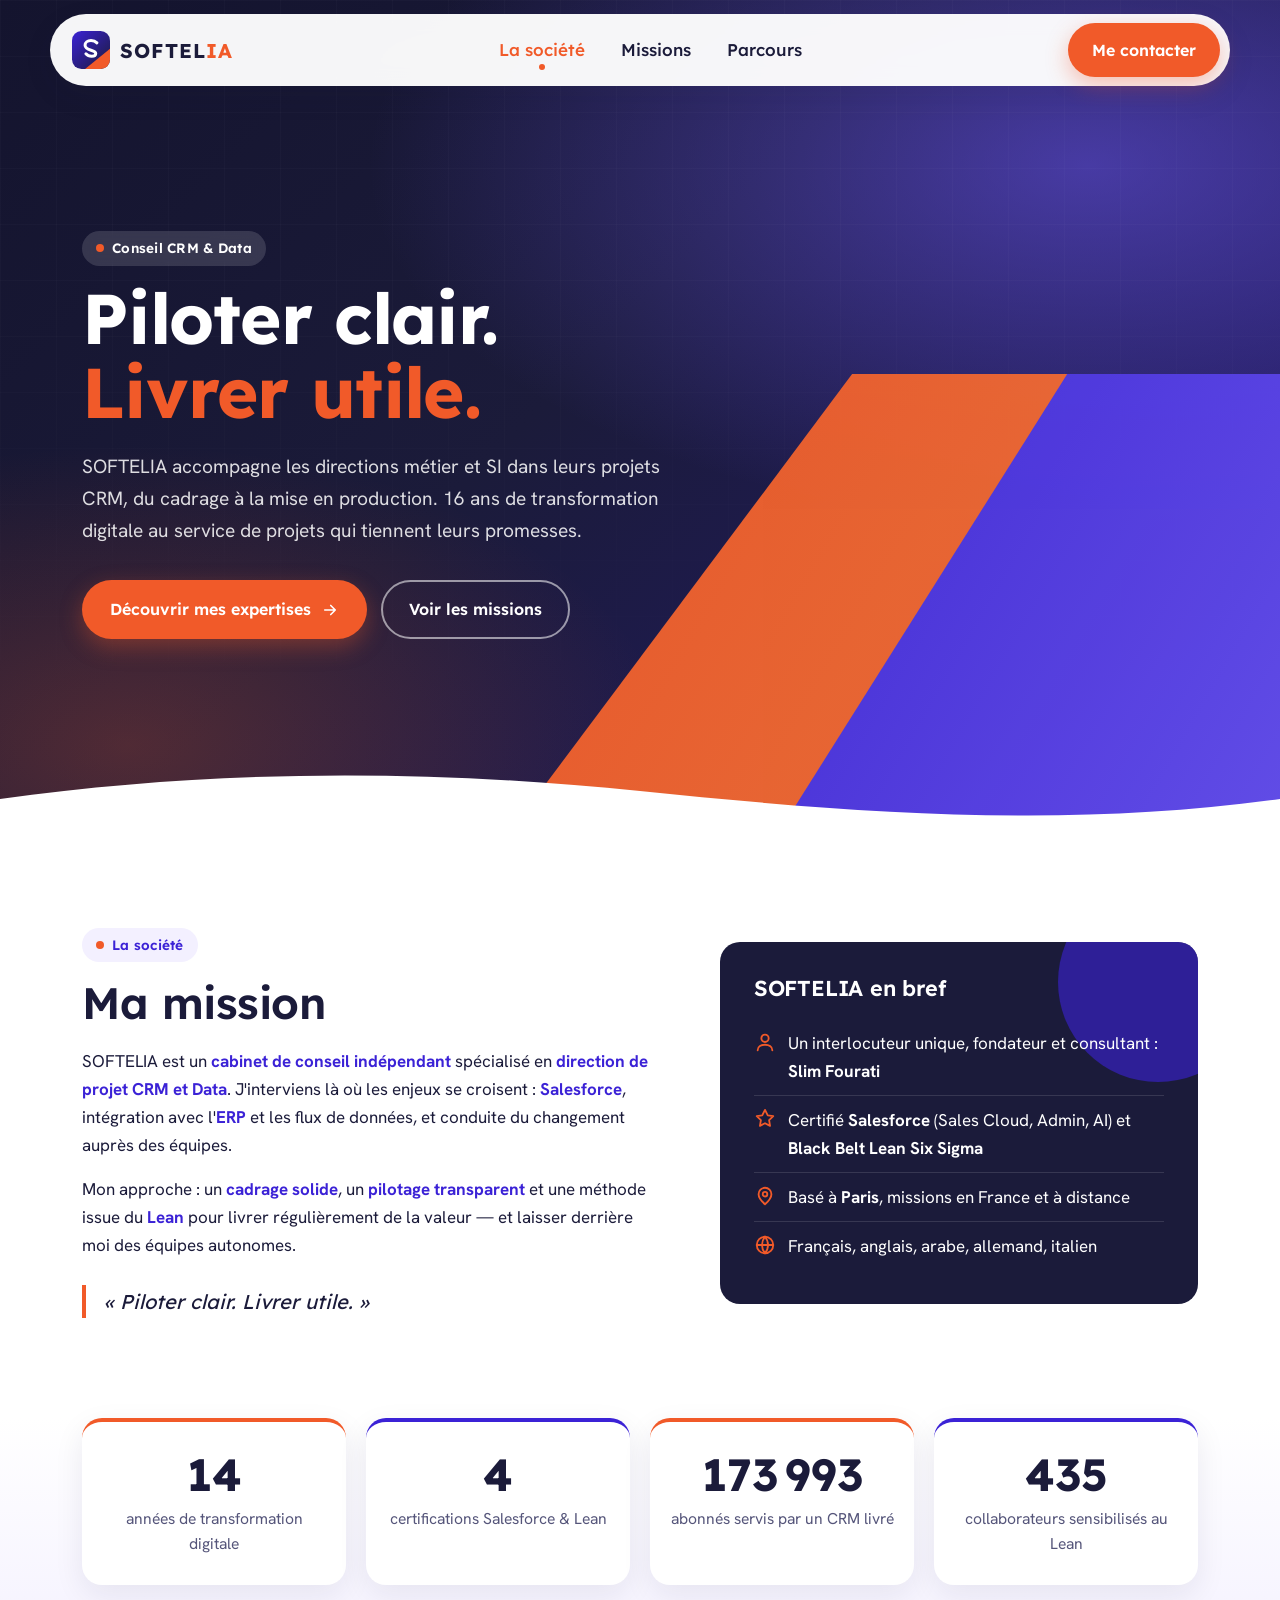
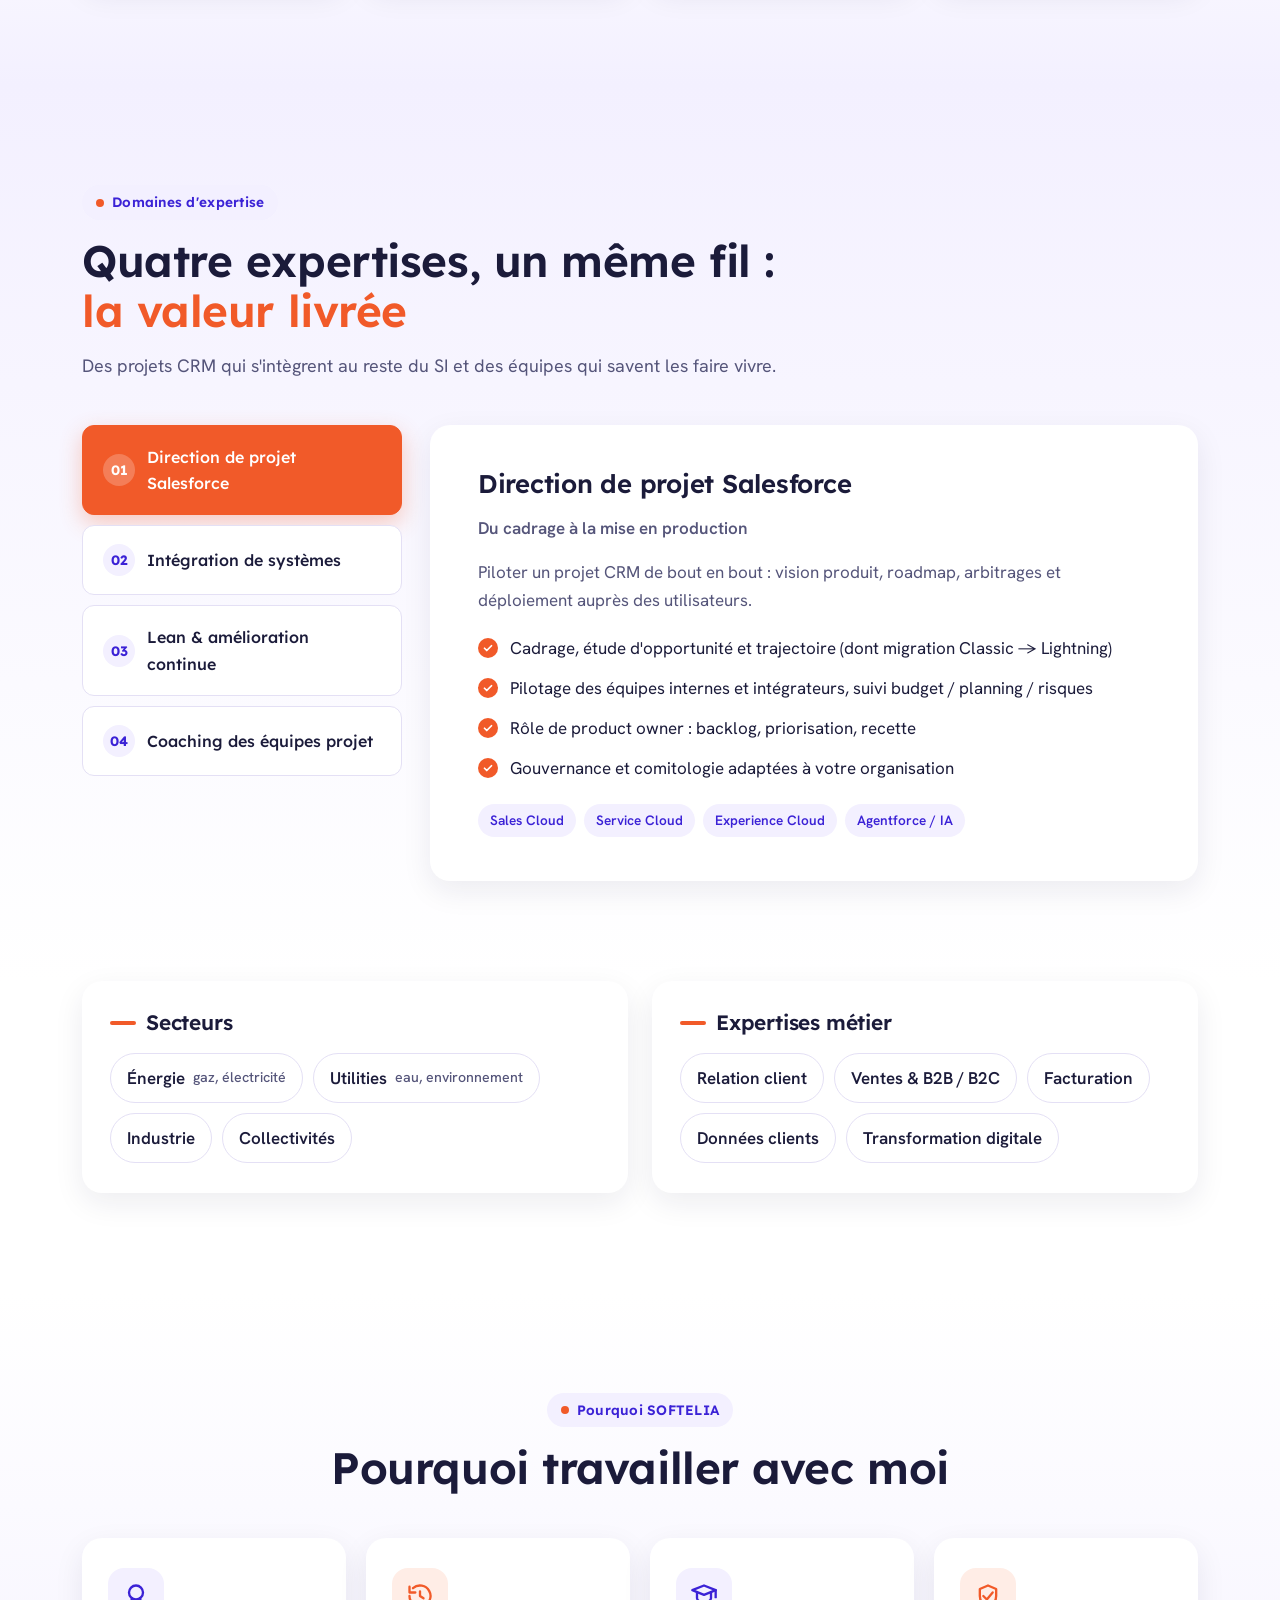
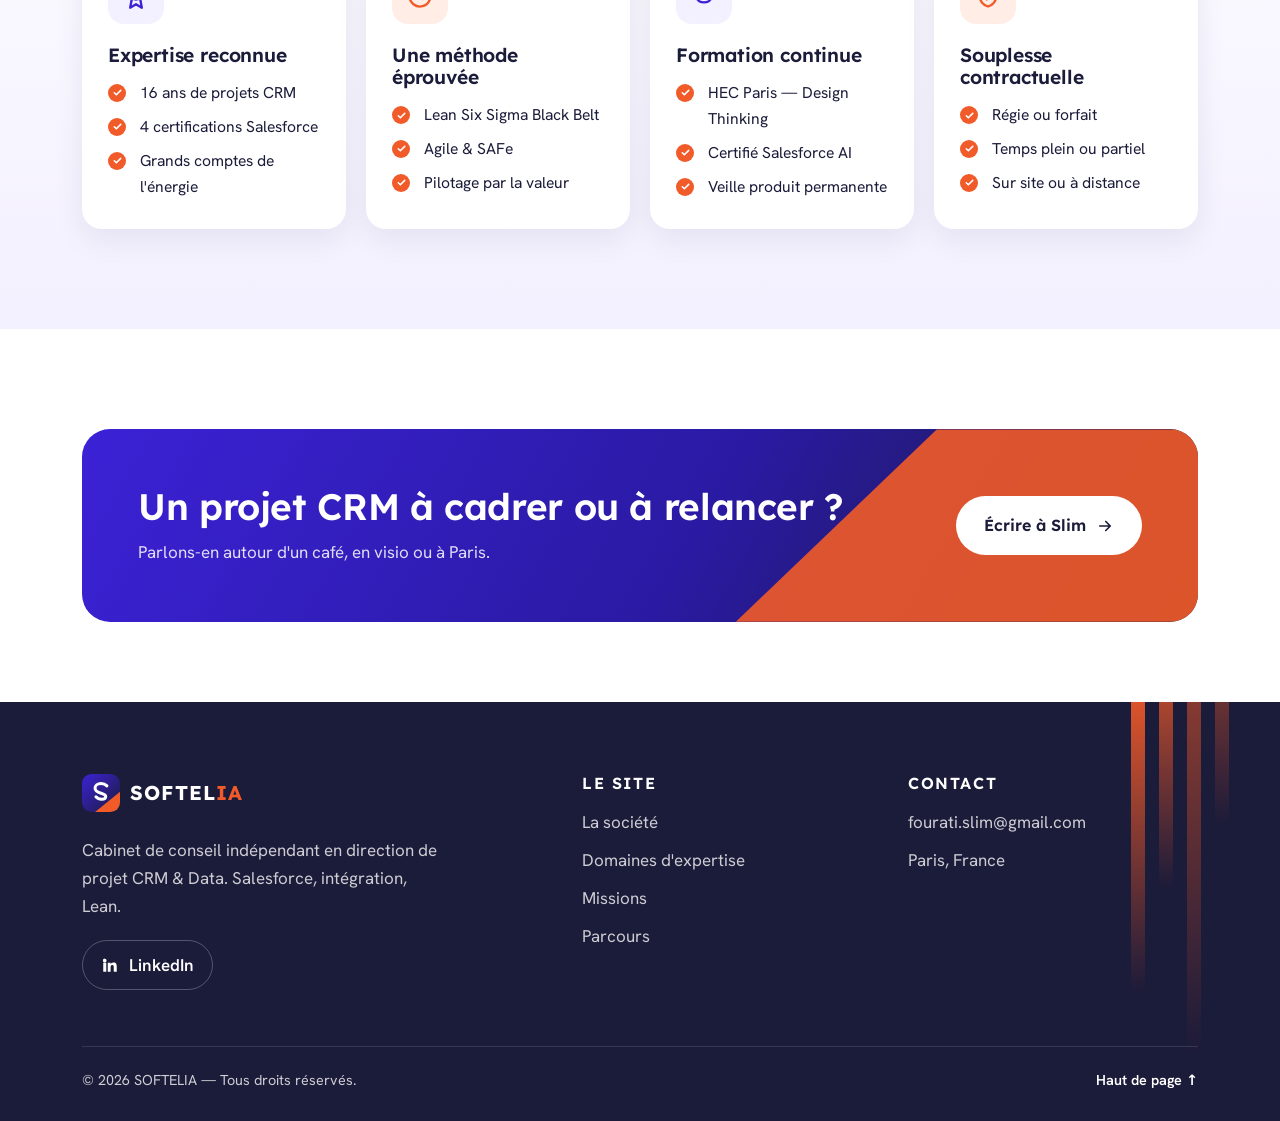
==== index.html @ c2b74ac9 "Add SOFTELIA showcase site (3 pages, HTML/CSS/JS) - index.html: company presentation, animated key f" ====
<!DOCTYPE html>
<html lang="fr">
<head>
  <meta charset="UTF-8">
  <meta name="viewport" content="width=device-width, initial-scale=1">
  <title>SOFTELIA — Direction de projet & conseil CRM / Data</title>
  <meta name="description" content="SOFTELIA, cabinet de conseil indépendant fondé par Slim Fourati : direction de projets Salesforce, intégration de systèmes, Lean Management et coaching d'équipes. Paris.">
  <meta name="theme-color" content="#1B1B3A">
  <meta property="og:title" content="SOFTELIA — Direction de projet & conseil CRM / Data">
  <meta property="og:description" content="Piloter vos projets CRM, de la stratégie à la mise en production.">
  <meta property="og:type" content="website">
  <link rel="icon" href="img/logo.svg" type="image/svg+xml">
  <link rel="preconnect" href="https://fonts.googleapis.com">
  <link rel="preconnect" href="https://fonts.gstatic.com" crossorigin>
  <link href="https://fonts.googleapis.com/css2?family=Hanken+Grotesk:wght@400;500;600;700&family=Lexend:wght@400;500;600;700&display=swap" rel="stylesheet">
  <link rel="stylesheet" href="css/style.css">
  <script src="js/main.js" defer></script>
</head>
<body>
  <a class="skip-link" href="#contenu">Aller au contenu</a>

  <!-- ===== Header ===== -->
  <header class="header">
    <div class="header__bar">
      <a class="logo" href="index.html" aria-label="SOFTELIA — accueil">
        <img src="img/logo.svg" alt="" width="38" height="38">
        <span class="logo__text">SOFTEL<span>IA</span></span>
      </a>
      <nav aria-label="Navigation principale">
        <ul class="nav__list">
          <li><a class="nav__link" href="index.html" aria-current="page">La société</a></li>
          <li><a class="nav__link" href="missions.html">Missions</a></li>
          <li><a class="nav__link" href="parcours.html">Parcours</a></li>
        </ul>
      </nav>
      <a class="btn btn--orange nav__cta" href="mailto:fourati.slim@gmail.com">Me contacter</a>
      <button class="burger" type="button" aria-expanded="false" aria-controls="menu" aria-label="Ouvrir le menu">
        <span class="burger__lines"></span>
      </button>
      <div class="menu" id="menu">
        <ul>
          <li><a class="nav__link" href="index.html" aria-current="page">La société</a></li>
          <li><a class="nav__link" href="missions.html">Missions</a></li>
          <li><a class="nav__link" href="parcours.html">Parcours</a></li>
        </ul>
        <a class="btn btn--orange" href="mailto:fourati.slim@gmail.com">Me contacter</a>
      </div>
    </div>
  </header>

  <main id="contenu">
    <!-- ===== Héro ===== -->
    <section class="hero" aria-labelledby="hero-title">
      <div class="hero__pattern" aria-hidden="true"></div>
      <div class="hero__diag" aria-hidden="true"></div>
      <div class="container">
        <div class="hero__inner">
          <span class="badge badge--clair">Conseil CRM &amp; Data</span>
          <h1 class="hero__title" id="hero-title">Piloter clair.<br><em>Livrer utile.</em></h1>
          <p class="hero__text">
            SOFTELIA accompagne les directions métier et SI dans leurs projets CRM, du cadrage à la mise en production.
            16 ans de transformation digitale au service de projets qui tiennent leurs promesses.
          </p>
          <div class="hero__actions">
            <a class="btn btn--orange" href="#expertises">
              Découvrir mes expertises
              <svg viewBox="0 0 24 24" fill="none" stroke="currentColor" stroke-width="2.2" stroke-linecap="round" stroke-linejoin="round" aria-hidden="true"><path d="M5 12h14M13 6l6 6-6 6"/></svg>
            </a>
            <a class="btn btn--ghost" href="missions.html">Voir les missions</a>
          </div>
        </div>
      </div>
      <div class="hero__wave" aria-hidden="true">
        <svg viewBox="0 0 1440 60" preserveAspectRatio="none"><path d="M0 60V30C240 0 480 0 720 22s480 38 720 8v30z" fill="currentColor"/></svg>
      </div>
    </section>

    <!-- ===== Notre mission ===== -->
    <section class="section" aria-labelledby="mission-title">
      <div class="container mission">
        <div class="mission__text reveal">
          <span class="badge">La société</span>
          <h2 class="section__title" id="mission-title">Ma mission</h2>
          <p style="margin-top:18px">
            SOFTELIA est un <strong>cabinet de conseil indépendant</strong> spécialisé en <strong>direction de projet CRM et Data</strong>.
            J'interviens là où les enjeux se croisent : <strong>Salesforce</strong>, intégration avec l'<strong>ERP</strong> et les flux de données,
            et conduite du changement auprès des équipes.
          </p>
          <p>
            Mon approche : un <strong>cadrage solide</strong>, un <strong>pilotage transparent</strong> et une méthode
            issue du <strong>Lean</strong> pour livrer régulièrement de la valeur — et laisser derrière moi des équipes autonomes.
          </p>
          <p class="mission__signature">« Piloter clair. Livrer utile. »</p>
        </div>

        <aside class="mission__card reveal" aria-label="SOFTELIA en bref">
          <h3>SOFTELIA en bref</h3>
          <ul>
            <li>
              <svg viewBox="0 0 24 24" fill="none" stroke="currentColor" stroke-width="2" stroke-linecap="round" stroke-linejoin="round" aria-hidden="true"><circle cx="12" cy="8" r="4"/><path d="M4 21c0-4 4-6 8-6s8 2 8 6"/></svg>
              <span>Un interlocuteur unique, fondateur et consultant : <strong>Slim Fourati</strong></span>
            </li>
            <li>
              <svg viewBox="0 0 24 24" fill="none" stroke="currentColor" stroke-width="2" stroke-linecap="round" stroke-linejoin="round" aria-hidden="true"><path d="M12 2l3 6 6 .9-4.5 4.3 1 6.3L12 16.6 6.5 19.5l1-6.3L3 8.9 9 8z"/></svg>
              <span>Certifié <strong>Salesforce</strong> (Sales Cloud, Admin, AI) et <strong>Black Belt Lean Six Sigma</strong></span>
            </li>
            <li>
              <svg viewBox="0 0 24 24" fill="none" stroke="currentColor" stroke-width="2" stroke-linecap="round" stroke-linejoin="round" aria-hidden="true"><path d="M12 21s-7-6.2-7-11a7 7 0 0114 0c0 4.8-7 11-7 11z"/><circle cx="12" cy="10" r="2.5"/></svg>
              <span>Basé à <strong>Paris</strong>, missions en France et à distance</span>
            </li>
            <li>
              <svg viewBox="0 0 24 24" fill="none" stroke="currentColor" stroke-width="2" stroke-linecap="round" stroke-linejoin="round" aria-hidden="true"><circle cx="12" cy="12" r="9"/><path d="M3 12h18M12 3a14 14 0 010 18M12 3a14 14 0 000 18"/></svg>
              <span>Français, anglais, arabe, allemand, italien</span>
            </li>
          </ul>
        </aside>
      </div>
    </section>

    <!-- ===== Chiffres clés ===== -->
    <section class="section section--lavande" aria-labelledby="chiffres-title" style="padding-top:0">
      <div class="container">
        <h2 class="visually-hidden" id="chiffres-title">Chiffres clés</h2>
        <ul class="stats">
          <li class="stat reveal">
            <div class="stat__value" data-target="16">16</div>
            <div class="stat__label">années de transformation digitale</div>
          </li>
          <li class="stat reveal">
            <div class="stat__value" data-target="5">5</div>
            <div class="stat__label">certifications Salesforce &amp; Lean</div>
          </li>
          <li class="stat reveal">
            <div class="stat__value" data-target="200000">200 000</div>
            <div class="stat__label">abonnés servis par un CRM livré</div>
          </li>
          <li class="stat reveal">
            <div class="stat__value" data-target="500">500</div>
            <div class="stat__label">collaborateurs sensibilisés au Lean</div>
          </li>
        </ul>
      </div>
    </section>

    <!-- ===== Domaines d'expertise (onglets) ===== -->
    <section class="section section--lavande-inv" id="expertises" aria-labelledby="expertises-title">
      <div class="container">
        <div class="section__head reveal">
          <span class="badge">Domaines d'expertise</span>
          <h2 class="section__title" id="expertises-title">Quatre expertises, un même fil : <span style="color:var(--orange)">la valeur livrée</span></h2>
          <p class="section__lead">Des projets CRM qui s'intègrent au reste du SI et des équipes qui savent les faire vivre.</p>
        </div>

        <div class="tabs reveal" data-tabs>
          <div class="tabs__list" role="tablist" aria-label="Domaines d'expertise" aria-orientation="vertical">
            <button class="tabs__tab" type="button" role="tab" id="tab-1" aria-controls="panel-1" aria-selected="true">
              <span class="tabs__num">01</span> Direction de projet Salesforce
            </button>
            <button class="tabs__tab" type="button" role="tab" id="tab-2" aria-controls="panel-2" aria-selected="false" tabindex="-1">
              <span class="tabs__num">02</span> Intégration de systèmes
            </button>
            <button class="tabs__tab" type="button" role="tab" id="tab-3" aria-controls="panel-3" aria-selected="false" tabindex="-1">
              <span class="tabs__num">03</span> Lean &amp; amélioration continue
            </button>
            <button class="tabs__tab" type="button" role="tab" id="tab-4" aria-controls="panel-4" aria-selected="false" tabindex="-1">
              <span class="tabs__num">04</span> Coaching des équipes projet
            </button>
          </div>

          <div class="tabs__panel" role="tabpanel" id="panel-1" aria-labelledby="tab-1" tabindex="0">
            <h3>Direction de projet Salesforce</h3>
            <p class="tabs__sub">Du cadrage à la mise en production</p>
            <p>Piloter un projet CRM de bout en bout : vision produit, roadmap, arbitrages et déploiement auprès des utilisateurs.</p>
            <ul class="checklist">
              <li>Cadrage, étude d'opportunité et trajectoire (dont migration Classic → Lightning)</li>
              <li>Pilotage des équipes internes et intégrateurs, suivi budget / planning / risques</li>
              <li>Rôle de product owner : backlog, priorisation, recette</li>
              <li>Gouvernance et comitologie adaptées à votre organisation</li>
            </ul>
            <div class="tabs__tags">
              <span class="tag">Sales Cloud</span><span class="tag">Service Cloud</span><span class="tag">Experience Cloud</span><span class="tag">Agentforce / IA</span>
            </div>
          </div>

          <div class="tabs__panel" role="tabpanel" id="panel-2" aria-labelledby="tab-2" tabindex="0" hidden>
            <h3>Intégration de systèmes</h3>
            <p class="tabs__sub">Un CRM connecté au reste du SI</p>
            <p>Faire dialoguer CRM, ERP et plateformes de données pour que l'information circule sans ressaisie.</p>
            <ul class="checklist">
              <li>Architecture fonctionnelle et cartographie des flux</li>
              <li>Intégration Salesforce ↔ SAP (FI/CO/SD)</li>
              <li>Pipelines de données : Azure Data Factory, Talend</li>
              <li>Stratégie de reprise de données et de recette de bout en bout</li>
            </ul>
            <div class="tabs__tags">
              <span class="tag">Salesforce</span><span class="tag">SAP</span><span class="tag">Azure Data Factory</span><span class="tag">Talend</span>
            </div>
          </div>

          <div class="tabs__panel" role="tabpanel" id="panel-3" aria-labelledby="tab-3" tabindex="0" hidden>
            <h3>Lean &amp; amélioration continue</h3>
            <p class="tabs__sub">Moins de gaspillage, plus de valeur</p>
            <p>Déployer une culture d'amélioration continue, avec des résultats mesurables sur le terrain.</p>
            <ul class="checklist">
              <li>Diagnostic des processus et identification des irritants</li>
              <li>Conduite de chantiers Lean Six Sigma (DMAIC)</li>
              <li>Formation des chefs de projet et sensibilisation des collaborateurs</li>
              <li>Mise en place de rituels et d'indicateurs de performance</li>
            </ul>
            <div class="tabs__tags">
              <span class="tag">Lean Six Sigma Black Belt</span><span class="tag">SAFe</span><span class="tag">Agile</span>
            </div>
          </div>

          <div class="tabs__panel" role="tabpanel" id="panel-4" aria-labelledby="tab-4" tabindex="0" hidden>
            <h3>Coaching des équipes projet</h3>
            <p class="tabs__sub">Des équipes autonomes et engagées</p>
            <p>Accompagner les équipes pour qu'elles gagnent en maturité et continuent d'avancer après la mission.</p>
            <ul class="checklist">
              <li>Coaching agile et Lean des équipes et des managers</li>
              <li>Animation d'ateliers de co-conception (Design Thinking)</li>
              <li>Structuration des rôles : PO, business analysts, key users</li>
              <li>Conduite du changement et adoption utilisateurs</li>
            </ul>
            <div class="tabs__tags">
              <span class="tag">Design Thinking</span><span class="tag">Coaching</span><span class="tag">Change management</span>
            </div>
          </div>
        </div>
      </div>
    </section>

    <!-- ===== Secteurs & expertises métier ===== -->
    <section class="section" aria-labelledby="secteurs-title" style="padding-top:0">
      <div class="container">
        <h2 class="visually-hidden" id="secteurs-title">Secteurs et expertises métier</h2>
        <div class="split">
          <div class="panel reveal">
            <h3>Secteurs</h3>
            <ul class="pill-list">
              <li>Énergie <small>gaz, électricité</small></li>
              <li>Utilities <small>eau, environnement</small></li>
              <li>Industrie</li>
              <li>Collectivités</li>
            </ul>
          </div>
          <div class="panel reveal">
            <h3>Expertises métier</h3>
            <ul class="pill-list">
              <li>Relation client</li>
              <li>Ventes &amp; B2B / B2C</li>
              <li>Facturation</li>
              <li>Données clients</li>
              <li>Transformation digitale</li>
            </ul>
          </div>
        </div>
      </div>
    </section>

    <!-- ===== Pourquoi travailler avec moi ===== -->
    <section class="section section--lavande" aria-labelledby="pourquoi-title">
      <div class="container">
        <div class="section__head section__head--center reveal">
          <span class="badge">Pourquoi SOFTELIA</span>
          <h2 class="section__title" id="pourquoi-title">Pourquoi travailler avec moi</h2>
        </div>
        <div class="cards">
          <article class="card reveal">
            <div class="card__icon">
              <svg viewBox="0 0 24 24" fill="none" stroke="currentColor" stroke-width="2" stroke-linecap="round" stroke-linejoin="round" aria-hidden="true"><circle cx="12" cy="9" r="6"/><path d="M8.5 14L7 22l5-3 5 3-1.5-8"/></svg>
            </div>
            <h3>Expertise reconnue</h3>
            <ul class="checklist">
              <li>16 ans de projets CRM</li>
              <li>4 certifications Salesforce</li>
              <li>Grands comptes de l'énergie</li>
            </ul>
          </article>
          <article class="card reveal">
            <div class="card__icon">
              <svg viewBox="0 0 24 24" fill="none" stroke="currentColor" stroke-width="2" stroke-linecap="round" stroke-linejoin="round" aria-hidden="true"><path d="M3 12a9 9 0 1 0 3-6.7"/><path d="M3 4v5h5"/><path d="M12 8v4l3 2"/></svg>
            </div>
            <h3>Une méthode éprouvée</h3>
            <ul class="checklist">
              <li>Lean Six Sigma Black Belt</li>
              <li>Agile &amp; SAFe</li>
              <li>Pilotage par la valeur</li>
            </ul>
          </article>
          <article class="card reveal">
            <div class="card__icon">
              <svg viewBox="0 0 24 24" fill="none" stroke="currentColor" stroke-width="2" stroke-linecap="round" stroke-linejoin="round" aria-hidden="true"><path d="M2 7l10-4 10 4-10 4z"/><path d="M6 9v5c0 2 3 3.5 6 3.5s6-1.5 6-3.5V9"/><path d="M22 7v6"/></svg>
            </div>
            <h3>Formation continue</h3>
            <ul class="checklist">
              <li>HEC Paris — Design Thinking</li>
              <li>Certifié Salesforce AI</li>
              <li>Veille produit permanente</li>
            </ul>
          </article>
          <article class="card reveal">
            <div class="card__icon">
              <svg viewBox="0 0 24 24" fill="none" stroke="currentColor" stroke-width="2" stroke-linecap="round" stroke-linejoin="round" aria-hidden="true"><path d="M8 12l3 3 5-6"/><path d="M12 3l7 3v6c0 4.5-3 7.7-7 9-4-1.3-7-4.5-7-9V6z"/></svg>
            </div>
            <h3>Souplesse contractuelle</h3>
            <ul class="checklist">
              <li>Régie ou forfait</li>
              <li>Temps plein ou partiel</li>
              <li>Sur site ou à distance</li>
            </ul>
          </article>
        </div>
      </div>
    </section>

    <!-- ===== CTA ===== -->
    <section class="section" aria-label="Contact" style="padding-bottom:40px">
      <div class="container">
        <div class="cta reveal">
          <div>
            <h2>Un projet CRM à cadrer ou à relancer ?</h2>
            <p>Parlons-en autour d'un café, en visio ou à Paris.</p>
          </div>
          <a class="btn btn--orange" href="mailto:fourati.slim@gmail.com?subject=Contact%20depuis%20le%20site%20SOFTELIA">
            Écrire à Slim
            <svg viewBox="0 0 24 24" fill="none" stroke="currentColor" stroke-width="2.2" stroke-linecap="round" stroke-linejoin="round" aria-hidden="true"><path d="M5 12h14M13 6l6 6-6 6"/></svg>
          </a>
        </div>
      </div>
    </section>
  </main>

  <!-- ===== Footer ===== -->
  <footer class="footer">
    <div class="footer__bars" aria-hidden="true"><span></span><span></span><span></span><span></span></div>
    <div class="container">
      <div class="footer__grid">
        <div class="footer__about">
          <a class="logo" href="index.html" aria-label="SOFTELIA — accueil">
            <img src="img/logo.svg" alt="" width="38" height="38">
            <span class="logo__text">SOFTEL<span>IA</span></span>
          </a>
          <p>Cabinet de conseil indépendant en direction de projet CRM &amp; Data. Salesforce, intégration, Lean.</p>
          <!-- TODO : remplacer par l'URL de ton profil LinkedIn -->
          <a class="footer__social" href="https://www.linkedin.com/" target="_blank" rel="noopener">
            <svg viewBox="0 0 24 24" fill="currentColor" aria-hidden="true"><path d="M4.98 3.5a2.5 2.5 0 11-.01 5 2.5 2.5 0 01.01-5zM3 9h4v12H3zM9 9h3.8v1.7h.05c.53-1 1.84-2.05 3.8-2.05C20.6 8.65 21 11.2 21 14.5V21h-4v-5.8c0-1.4 0-3.2-1.95-3.2S12.8 13.5 12.8 15.1V21H9z"/></svg>
            LinkedIn
          </a>
        </div>
        <div>
          <h2>Le site</h2>
          <ul class="footer__links">
            <li><a href="index.html">La société</a></li>
            <li><a href="index.html#expertises">Domaines d'expertise</a></li>
            <li><a href="missions.html">Missions</a></li>
            <li><a href="parcours.html">Parcours</a></li>
          </ul>
        </div>
        <div>
          <h2>Contact</h2>
          <ul class="footer__links">
            <li><a href="mailto:fourati.slim@gmail.com">fourati.slim@gmail.com</a></li>
            <li>Paris, France</li>
          </ul>
        </div>
      </div>
      <div class="footer__bottom">
        <p>© <span data-year>2026</span> SOFTELIA — Tous droits réservés.</p>
        <a class="to-top" href="#contenu">Haut de page ↑</a>
      </div>
    </div>
  </footer>
</body>
</html>
---- css/style.css ----
/* ==========================================================================
   SOFTELIA — feuille de style
   Mobile-first · breakpoints 768px / 1024px
   ========================================================================== */

/* ---------- 1. Variables ---------- */
:root {
  --orange: #F15A29;
  --orange-dark: #D8461A;
  --violet: #3B22D6;
  --violet-light: #6A55F0;
  --lavande: #F3F0FF;
  --lavande-2: #E7E1FF;
  --nuit: #1B1B3A;
  --nuit-2: #2A2A55;
  --texte: #1B1B3A;
  --texte-doux: #55557A;
  --blanc: #FFFFFF;
  --bord: #E4E0F5;

  --font-titre: "Lexend", system-ui, sans-serif;
  --font-texte: "Hanken Grotesk", system-ui, sans-serif;

  --radius: 20px;
  --radius-sm: 12px;
  --ombre: 0 10px 30px rgba(27, 27, 58, .08);
  --ombre-forte: 0 18px 50px rgba(27, 27, 58, .16);

  --container: 1180px;
  --gutter: 20px;
  --header-h: 72px;
}

/* ---------- 2. Reset ---------- */
*, *::before, *::after { box-sizing: border-box; }
* { margin: 0; }
html { scroll-behavior: smooth; scroll-padding-top: calc(var(--header-h) + 32px); }
body {
  font-family: var(--font-texte);
  font-size: 1.0625rem;
  line-height: 1.65;
  color: var(--texte);
  background: var(--blanc);
  -webkit-font-smoothing: antialiased;
  overflow-x: hidden;
}
img, svg { display: block; max-width: 100%; }
a { color: inherit; }
button { font: inherit; cursor: pointer; }
ul, ol { padding: 0; list-style: none; }
h1, h2, h3, h4 { font-family: var(--font-titre); line-height: 1.15; font-weight: 600; letter-spacing: -.01em; }
strong { font-weight: 700; }

@media (prefers-reduced-motion: reduce) {
  html { scroll-behavior: auto; }
  *, *::before, *::after { animation: none !important; transition: none !important; }
}

/* ---------- 3. Utilitaires ---------- */
.container { width: 100%; max-width: var(--container); margin-inline: auto; padding-inline: var(--gutter); }
.visually-hidden {
  position: absolute !important; width: 1px; height: 1px; overflow: hidden;
  clip: rect(0 0 0 0); white-space: nowrap;
}
.skip-link {
  position: absolute; left: 16px; top: -60px; z-index: 200;
  background: var(--violet); color: var(--blanc); padding: 10px 18px; border-radius: 999px;
  text-decoration: none; font-weight: 600; transition: top .2s;
}
.skip-link:focus { top: 16px; }
:focus-visible { outline: 3px solid var(--orange); outline-offset: 3px; border-radius: 6px; }

.section { padding-block: 72px; }
.section--lavande { background: linear-gradient(180deg, var(--blanc) 0%, var(--lavande) 100%); }
.section--lavande-inv { background: linear-gradient(180deg, var(--lavande) 0%, var(--blanc) 100%); }
.section__head { max-width: 720px; margin-bottom: 44px; }
.section__head--center { margin-inline: auto; text-align: center; }
.section__title { font-size: clamp(1.9rem, 4vw, 2.75rem); color: var(--nuit); }
.section__title--orange { color: var(--orange); }
.section__lead { margin-top: 14px; color: var(--texte-doux); font-size: 1.125rem; }

.badge {
  display: inline-flex; align-items: center; gap: 8px;
  padding: 6px 14px; border-radius: 999px;
  background: var(--lavande); color: var(--violet);
  font-family: var(--font-titre); font-size: .85rem; font-weight: 600; letter-spacing: .02em;
  margin-bottom: 16px;
}
.badge::before { content: ""; width: 8px; height: 8px; border-radius: 50%; background: var(--orange); }
.badge--clair { background: rgba(255, 255, 255, .14); color: var(--blanc); backdrop-filter: blur(6px); }

.btn {
  display: inline-flex; align-items: center; gap: 10px;
  padding: 14px 26px; border-radius: 999px; border: 2px solid transparent;
  font-family: var(--font-titre); font-weight: 600; font-size: 1rem;
  text-decoration: none; transition: transform .2s, background-color .2s, box-shadow .2s, color .2s;
}
.btn svg { width: 18px; height: 18px; transition: transform .2s; }
.btn:hover svg { transform: translateX(4px); }
.btn--orange { background: var(--orange); color: var(--blanc); box-shadow: 0 8px 22px rgba(241, 90, 41, .35); }
.btn--orange:hover { background: var(--orange-dark); transform: translateY(-2px); }
.btn--ghost { border-color: rgba(255, 255, 255, .55); color: var(--blanc); }
.btn--ghost:hover { background: rgba(255, 255, 255, .12); }
.btn--outline { border-color: var(--violet); color: var(--violet); }
.btn--outline:hover { background: var(--violet); color: var(--blanc); }

/* Apparition au scroll (activée seulement si JS présent) */
.js .reveal { opacity: 0; transform: translateY(24px); transition: opacity .7s ease, transform .7s ease; }
.js .reveal.is-visible { opacity: 1; transform: none; }

/* ---------- 4. Header flottant ---------- */
.header {
  position: fixed; top: 14px; left: 0; right: 0; z-index: 100;
  padding-inline: 12px;
}
.header__bar {
  position: relative;
  max-width: var(--container); margin-inline: auto; height: var(--header-h);
  display: flex; align-items: center; justify-content: space-between; gap: 16px;
  padding: 0 12px 0 22px;
  background: rgba(255, 255, 255, .96); backdrop-filter: blur(10px);
  border-radius: 999px; box-shadow: var(--ombre);
  transition: box-shadow .3s;
}
.header.is-scrolled .header__bar { box-shadow: var(--ombre-forte); }

.logo { display: inline-flex; align-items: center; gap: 10px; text-decoration: none; color: var(--nuit); }
.logo img { width: 38px; height: 38px; }
.logo__text { font-family: var(--font-titre); font-weight: 700; font-size: 1.25rem; letter-spacing: .06em; }
.logo__text span { color: var(--orange); }

.nav__list { display: none; }
.nav__link {
  position: relative; display: block; padding: 10px 16px; border-radius: 999px;
  font-family: var(--font-titre); font-weight: 500; text-decoration: none; color: var(--nuit);
  transition: background-color .2s, color .2s;
}
.nav__link:hover { background: var(--lavande); color: var(--violet); }
.nav__link[aria-current="page"] { color: var(--orange); }
.nav__link[aria-current="page"]::after {
  content: ""; position: absolute; left: 50%; bottom: 4px; width: 6px; height: 6px;
  margin-left: -3px; border-radius: 50%; background: var(--orange);
}
.nav__cta { display: none; }

.burger {
  width: 48px; height: 48px; border-radius: 50%; border: 0;
  background: var(--nuit); color: var(--blanc);
  display: grid; place-items: center;
}
.burger__lines, .burger__lines::before, .burger__lines::after {
  content: ""; display: block; width: 20px; height: 2px; border-radius: 2px; background: currentColor;
  transition: transform .25s, opacity .25s;
}
.burger__lines { position: relative; }
.burger__lines::before { position: absolute; top: -6px; }
.burger__lines::after { position: absolute; top: 6px; }
.burger[aria-expanded="true"] .burger__lines { background: transparent; }
.burger[aria-expanded="true"] .burger__lines::before { transform: translateY(6px) rotate(45deg); }
.burger[aria-expanded="true"] .burger__lines::after { transform: translateY(-6px) rotate(-45deg); }

.menu {
  position: absolute; top: calc(100% + 10px); right: 0; left: 0;
  background: var(--blanc); border-radius: var(--radius); box-shadow: var(--ombre-forte);
  padding: 12px; opacity: 0; visibility: hidden; transform: translateY(-8px);
  transition: opacity .25s, transform .25s, visibility .25s;
}
.menu.open { opacity: 1; visibility: visible; transform: none; }
.menu .nav__link { padding: 14px 18px; font-size: 1.1rem; }
.menu .nav__link[aria-current="page"]::after { left: auto; right: 18px; top: 50%; bottom: auto; margin: -3px 0 0; }
.menu .btn { margin: 8px 6px 4px; justify-content: center; width: calc(100% - 12px); }

/* ---------- 5. Héro ---------- */
.hero {
  position: relative; isolation: isolate; overflow: hidden;
  min-height: 92vh; display: flex; align-items: center;
  padding: calc(var(--header-h) + 80px) 0 110px;
  color: var(--blanc);
  background:
    radial-gradient(1200px 600px at 85% 20%, rgba(106, 85, 240, .55), transparent 60%),
    radial-gradient(900px 500px at 10% 90%, rgba(241, 90, 41, .25), transparent 60%),
    linear-gradient(135deg, #14142E 0%, var(--nuit) 45%, #231A6B 100%);
}
.hero--page { min-height: 62vh; padding-bottom: 96px; }
/* Grille décorative façon « photo » abstraite */
.hero__pattern {
  position: absolute; inset: 0; z-index: -2; opacity: .35;
  background-image:
    linear-gradient(rgba(255, 255, 255, .06) 1px, transparent 1px),
    linear-gradient(90deg, rgba(255, 255, 255, .06) 1px, transparent 1px);
  background-size: 56px 56px;
  mask-image: linear-gradient(180deg, #000 30%, transparent 95%);
}
/* Bloc coloré en diagonale */
.hero__diag {
  position: absolute; z-index: -1; right: -10%; bottom: -1px; width: 90%; height: 26%;
  background: linear-gradient(120deg, var(--orange) 0%, #F37B3C 100%);
  clip-path: polygon(38% 0, 100% 0, 100% 100%, 0 100%);
  opacity: .95;
}
.hero__diag::after {
  content: ""; position: absolute; inset: 0;
  background: linear-gradient(120deg, var(--violet) 0%, var(--violet-light) 100%);
  clip-path: polygon(62% 0, 100% 0, 100% 100%, 30% 100%);
}
.hero__inner { position: relative; max-width: 780px; }
.hero__title { font-size: clamp(2.4rem, 7vw, 4.4rem); font-weight: 700; line-height: 1.05; }
.hero__title em { font-style: normal; color: var(--orange); }
.hero__text { margin-top: 22px; font-size: 1.2rem; max-width: 620px; color: rgba(255, 255, 255, .85); }
.hero__actions { margin-top: 34px; display: flex; flex-wrap: wrap; gap: 14px; }
.hero__wave { position: absolute; left: 0; right: 0; bottom: -1px; height: 60px; color: var(--blanc); z-index: 1; }
.hero__wave svg { width: 100%; height: 100%; }

/* ---------- 6. Bloc mission ---------- */
.mission { display: grid; gap: 40px; align-items: center; }
.mission__text p + p { margin-top: 16px; }
.mission__text strong { color: var(--violet); }
.mission__signature {
  margin-top: 26px !important; padding-left: 18px; border-left: 4px solid var(--orange);
  font-family: var(--font-titre); font-style: italic; font-size: 1.25rem; color: var(--nuit);
}
.mission__card {
  position: relative; padding: 34px; border-radius: var(--radius);
  background: var(--nuit); color: var(--blanc); overflow: hidden;
}
.mission__card::before {
  content: ""; position: absolute; right: -60px; top: -60px; width: 200px; height: 200px;
  border-radius: 50%; background: var(--violet); opacity: .6;
}
.mission__card > * { position: relative; }
.mission__card h3 { font-size: 1.35rem; margin-bottom: 18px; }
.mission__card li { display: flex; gap: 12px; padding: 10px 0; border-top: 1px solid rgba(255, 255, 255, .12); }
.mission__card li:first-child { border-top: 0; }
.mission__card li svg { flex: none; width: 22px; height: 22px; color: var(--orange); margin-top: 2px; }

/* ---------- 7. Chiffres clés ---------- */
.stats { display: grid; grid-template-columns: repeat(2, 1fr); gap: 16px; }
.stat {
  padding: 28px 20px; border-radius: var(--radius); background: var(--blanc);
  box-shadow: var(--ombre); text-align: center; border-top: 4px solid var(--orange);
}
.stat:nth-child(even) { border-top-color: var(--violet); }
.stat__value {
  font-family: var(--font-titre); font-weight: 700; font-size: clamp(2rem, 5vw, 2.8rem);
  color: var(--nuit); line-height: 1.1; font-variant-numeric: tabular-nums;
}
.stat__label { margin-top: 6px; color: var(--texte-doux); font-size: .98rem; }

/* ---------- 8. Onglets expertises ---------- */
.tabs { display: grid; gap: 20px; }
.tabs__list { display: flex; gap: 10px; overflow-x: auto; padding-bottom: 6px; scrollbar-width: thin; }
.tabs__tab {
  flex: none; display: flex; align-items: center; gap: 12px; text-align: left;
  padding: 14px 18px; border-radius: var(--radius-sm); border: 1px solid var(--bord);
  background: var(--blanc); color: var(--nuit);
  font-family: var(--font-titre); font-weight: 500; font-size: 1rem;
  transition: background-color .2s, color .2s, border-color .2s, box-shadow .2s;
}
.tabs__tab .tabs__num {
  display: grid; place-items: center; flex: none; width: 32px; height: 32px; border-radius: 50%;
  background: var(--lavande); color: var(--violet); font-size: .85rem; font-weight: 700;
}
.tabs__tab:hover { border-color: var(--violet-light); }
.tabs__tab[aria-selected="true"] {
  background: var(--orange); border-color: var(--orange); color: var(--blanc);
  box-shadow: 0 8px 22px rgba(241, 90, 41, .3);
}
.tabs__tab[aria-selected="true"] .tabs__num { background: rgba(255, 255, 255, .22); color: var(--blanc); }

.tabs__panel {
  padding: 32px 28px; border-radius: var(--radius); background: var(--blanc); box-shadow: var(--ombre);
  animation: fadeIn .4s ease;
}
.tabs__panel[hidden] { display: none; }
.tabs__panel h3 { font-size: 1.6rem; color: var(--nuit); }
.tabs__sub { margin-top: 6px; color: var(--violet); font-weight: 600; }
.tabs__panel > p { margin-top: 16px; color: var(--texte-doux); }
.tabs__tags { display: flex; flex-wrap: wrap; gap: 8px; margin-top: 22px; }
.tag {
  display: inline-block; padding: 5px 12px; border-radius: 999px;
  background: var(--lavande); color: var(--violet); font-size: .85rem; font-weight: 600;
}

.checklist { margin-top: 20px; display: grid; gap: 12px; }
.checklist li { position: relative; padding-left: 32px; }
.checklist li::before {
  content: ""; position: absolute; left: 0; top: 4px; width: 20px; height: 20px; border-radius: 50%;
  background: var(--orange) url("data:image/svg+xml,%3Csvg xmlns='http://www.w3.org/2000/svg' viewBox='0 0 24 24' fill='none' stroke='white' stroke-width='3.5' stroke-linecap='round' stroke-linejoin='round'%3E%3Cpath d='M5 12.5l4.5 4.5L19 7.5'/%3E%3C/svg%3E") center / 12px no-repeat;
}

@keyframes fadeIn { from { opacity: 0; transform: translateY(8px); } to { opacity: 1; transform: none; } }

/* ---------- 9. Secteurs / expertises ---------- */
.split { display: grid; gap: 24px; }
.panel {
  padding: 30px 28px; border-radius: var(--radius); background: var(--blanc); box-shadow: var(--ombre);
}
.panel h3 { font-size: 1.3rem; margin-bottom: 18px; display: flex; align-items: center; gap: 10px; }
.panel h3::before { content: ""; width: 26px; height: 4px; border-radius: 2px; background: var(--orange); }
.pill-list { display: flex; flex-wrap: wrap; gap: 10px; }
.pill-list li {
  display: inline-flex; align-items: center; gap: 8px;
  padding: 10px 16px; border-radius: 999px; border: 1px solid var(--bord);
  font-weight: 600; background: var(--blanc);
}
.pill-list li small { color: var(--texte-doux); font-weight: 500; }

/* ---------- 10. Cartes « Pourquoi » ---------- */
.cards { display: grid; gap: 20px; }
.card {
  position: relative; padding: 30px 26px; border-radius: var(--radius); background: var(--blanc);
  box-shadow: var(--ombre); transition: transform .25s, box-shadow .25s;
}
.card:hover { transform: translateY(-6px); box-shadow: var(--ombre-forte); }
.card__icon {
  display: grid; place-items: center; width: 56px; height: 56px; border-radius: 16px;
  background: var(--lavande); color: var(--violet); margin-bottom: 20px;
}
.card:nth-child(even) .card__icon { background: #FFEDE6; color: var(--orange); }
.card__icon svg { width: 28px; height: 28px; }
.card h3 { font-size: 1.2rem; }
.card .checklist { margin-top: 14px; gap: 8px; font-size: .98rem; }
.card .checklist li::before { width: 18px; height: 18px; background-size: 11px; }

/* ---------- 11. Bandeau CTA ---------- */
.cta {
  position: relative; overflow: hidden; isolation: isolate;
  padding: 48px 28px; border-radius: 28px; color: var(--blanc);
  background: linear-gradient(120deg, var(--violet) 0%, #2A1AA3 55%, var(--nuit) 100%);
  display: grid; gap: 24px; align-items: center;
}
.cta::after {
  content: ""; position: absolute; z-index: -1; right: -40px; top: 0; bottom: 0; width: 45%;
  background: var(--orange); clip-path: polygon(40% 0, 100% 0, 100% 100%, 0 100%); opacity: .9;
}
.cta h2 { font-size: clamp(1.6rem, 3.5vw, 2.3rem); }
.cta p { margin-top: 10px; color: rgba(255, 255, 255, .85); max-width: 560px; }
.cta .btn--orange { background: var(--blanc); color: var(--nuit); box-shadow: none; }
.cta .btn--orange:hover { background: var(--lavande); }

/* ---------- 12. Carrousel missions ---------- */
.carousel { position: relative; }
.carousel__viewport { position: relative; touch-action: pan-y; }
.slide {
  background: var(--blanc); border-radius: 28px; box-shadow: var(--ombre-forte);
  padding: 32px 24px; animation: fadeIn .45s ease;
}
.slide[hidden] { display: none; }
.slide__head { display: flex; flex-wrap: wrap; align-items: center; gap: 18px; margin-bottom: 26px; }
.client-logo {
  flex: none; display: grid; place-items: center; min-width: 120px; height: 64px; padding: 0 20px;
  border-radius: 16px; background: var(--lavande);
  font-family: var(--font-titre); font-weight: 700; font-size: 1.2rem; letter-spacing: .04em; color: var(--nuit);
}
.client-logo--orange { background: #FFEDE6; color: var(--orange-dark); }
.client-logo--nuit { background: var(--nuit); color: var(--blanc); }
.slide__meta { flex: 1 1 260px; }
.slide__period { font-size: .9rem; color: var(--texte-doux); font-weight: 600; text-transform: uppercase; letter-spacing: .06em; }
.slide__title { font-size: clamp(1.35rem, 3vw, 1.9rem); color: var(--nuit); margin-top: 4px; }
.slide__tech { margin-top: 10px; color: var(--violet); font-weight: 600; }
.slide__cols { display: grid; gap: 28px; }
.slide__col h4 {
  font-size: 1.05rem; text-transform: uppercase; letter-spacing: .08em; color: var(--orange); margin-bottom: 4px;
}
.slide__col--right { padding-top: 24px; border-top: 3px solid var(--orange); }

.kpis { display: grid; grid-template-columns: repeat(auto-fit, minmax(120px, 1fr)); gap: 12px; margin-top: 16px; }
.kpi { padding: 14px; border-radius: var(--radius-sm); background: var(--lavande); }
.kpi strong { display: block; font-family: var(--font-titre); font-size: 1.5rem; color: var(--violet); line-height: 1.1; }
.kpi span { font-size: .88rem; color: var(--texte-doux); }

.carousel__controls { display: flex; align-items: center; justify-content: center; gap: 18px; margin-top: 28px; }
.carousel__arrow {
  width: 52px; height: 52px; border-radius: 50%; border: 2px solid var(--nuit);
  background: var(--blanc); color: var(--nuit); display: grid; place-items: center;
  transition: background-color .2s, color .2s, transform .2s;
}
.carousel__arrow:hover { background: var(--nuit); color: var(--blanc); }
.carousel__arrow svg { width: 22px; height: 22px; }
.carousel__dots { display: flex; gap: 10px; }
.carousel__dot {
  width: 12px; height: 12px; padding: 0; border-radius: 999px; border: 0; background: var(--lavande-2);
  transition: width .3s, background-color .3s;
}
.carousel__dot[aria-current="true"] { width: 34px; background: var(--orange); }
.carousel__counter { font-family: var(--font-titre); font-weight: 600; color: var(--texte-doux); min-width: 56px; text-align: center; }

/* Vue d'ensemble des missions */
.overview { display: grid; gap: 14px; }
.overview__item {
  display: flex; align-items: center; gap: 16px; width: 100%; text-align: left;
  padding: 18px 20px; border-radius: var(--radius-sm); border: 1px solid var(--bord); background: var(--blanc);
  color: var(--nuit); transition: border-color .2s, box-shadow .2s, transform .2s;
}
.overview__item:hover { border-color: var(--orange); box-shadow: var(--ombre); transform: translateY(-2px); }
.overview__year { flex: none; font-family: var(--font-titre); font-weight: 700; color: var(--orange); min-width: 76px; }
.overview__item strong { display: block; font-family: var(--font-titre); font-weight: 600; }
.overview__item span { color: var(--texte-doux); font-size: .95rem; }

/* ---------- 13. Parcours ---------- */
.values { display: flex; flex-wrap: wrap; gap: 12px; justify-content: center; }
.value {
  padding: 14px 24px; border-radius: 999px; background: var(--blanc); box-shadow: var(--ombre);
  font-family: var(--font-titre); font-weight: 600; font-size: 1.05rem; color: var(--nuit);
  border: 2px solid transparent; transition: border-color .2s, color .2s;
}
.value:hover { border-color: var(--orange); color: var(--orange); }

.profile { display: grid; gap: 32px; align-items: center; }
.profile__avatar {
  position: relative; width: 180px; height: 180px; border-radius: 50%; margin-inline: auto;
  display: grid; place-items: center;
  background: linear-gradient(135deg, var(--violet), var(--nuit));
  color: var(--blanc); font-family: var(--font-titre); font-size: 3.6rem; font-weight: 700;
  box-shadow: var(--ombre-forte);
}
.profile__avatar::after {
  content: ""; position: absolute; inset: -10px; border-radius: 50%;
  border: 3px dashed var(--orange); opacity: .6;
}
.profile__facts { display: grid; gap: 10px; margin-top: 20px; }
.profile__facts li { display: flex; gap: 10px; align-items: center; color: var(--texte-doux); }
.profile__facts svg { width: 20px; height: 20px; color: var(--orange); flex: none; }

.timeline { position: relative; display: grid; gap: 22px; padding-left: 30px; }
.timeline::before {
  content: ""; position: absolute; left: 9px; top: 8px; bottom: 8px; width: 3px; border-radius: 2px;
  background: linear-gradient(180deg, var(--orange), var(--violet));
}
.timeline__item { position: relative; }
.timeline__item::before {
  content: ""; position: absolute; left: -30px; top: 22px; width: 21px; height: 21px; border-radius: 50%;
  background: var(--blanc); border: 4px solid var(--orange);
}
.timeline__item:nth-child(even)::before { border-color: var(--violet); }
.timeline__card { padding: 22px 24px; border-radius: var(--radius); background: var(--blanc); box-shadow: var(--ombre); }
.timeline__date {
  display: inline-block; padding: 3px 12px; border-radius: 999px; background: var(--lavande);
  color: var(--violet); font-family: var(--font-titre); font-weight: 600; font-size: .88rem;
}
.timeline__item:first-child .timeline__date { background: var(--orange); color: var(--blanc); }
.timeline__card h3 { margin-top: 10px; font-size: 1.25rem; }
.timeline__role { color: var(--texte-doux); margin-top: 2px; }
.timeline__card a {
  display: inline-flex; align-items: center; gap: 6px; margin-top: 10px;
  color: var(--orange); font-weight: 600; text-decoration: none; font-size: .95rem;
}
.timeline__card a:hover { text-decoration: underline; }

.practice { display: grid; gap: 20px; counter-reset: practice; }
.practice__item {
  position: relative; padding: 30px 26px 26px; border-radius: var(--radius);
  background: var(--nuit); color: var(--blanc); counter-increment: practice; overflow: hidden;
}
.practice__item::before {
  content: "0" counter(practice); display: block; font-family: var(--font-titre); font-weight: 700;
  font-size: 2.6rem; line-height: 1; color: var(--orange); margin-bottom: 14px;
}
.practice__item h3 { font-size: 1.2rem; }
.practice__item p { margin-top: 8px; color: rgba(255, 255, 255, .78); }

.creds { display: grid; gap: 20px; }
.creds .panel ul:not(.pill-list) { display: grid; gap: 12px; }
.creds .panel ul:not(.pill-list) li { display: flex; gap: 12px; align-items: flex-start; }
.creds .panel li svg { flex: none; width: 22px; height: 22px; color: var(--violet); margin-top: 2px; }
.creds .panel li small { display: block; color: var(--texte-doux); }

/* ---------- 14. Footer ---------- */
.footer {
  position: relative; overflow: hidden; isolation: isolate;
  background: var(--nuit); color: rgba(255, 255, 255, .78); padding: 72px 0 28px; margin-top: 40px;
}
.footer__bars {
  position: absolute; z-index: -1; right: 4%; top: 0; bottom: 0; display: flex; gap: 14px; opacity: .9;
}
.footer__bars span {
  width: 14px; border-radius: 0 0 8px 8px;
  background: linear-gradient(180deg, var(--orange) 0%, rgba(241, 90, 41, 0) 100%);
}
.footer__bars span:nth-child(1) { height: 70%; }
.footer__bars span:nth-child(2) { height: 45%; opacity: .75; }
.footer__bars span:nth-child(3) { height: 85%; opacity: .55; }
.footer__bars span:nth-child(4) { height: 30%; opacity: .4; }
.footer__grid { display: grid; gap: 36px; }
.footer .logo { color: var(--blanc); }
.footer__about p { margin-top: 16px; max-width: 360px; }
.footer__social {
  display: inline-flex; align-items: center; gap: 10px; margin-top: 20px;
  padding: 10px 18px; border-radius: 999px; border: 1px solid rgba(255, 255, 255, .25);
  color: var(--blanc); text-decoration: none; font-weight: 600; transition: background-color .2s;
}
.footer__social:hover { background: rgba(255, 255, 255, .1); }
.footer__social svg { width: 18px; height: 18px; }
.footer h2 { font-size: 1rem; color: var(--blanc); text-transform: uppercase; letter-spacing: .1em; margin-bottom: 16px; }
.footer__links { display: grid; gap: 10px; }
.footer__links a { text-decoration: none; transition: color .2s; }
.footer__links a:hover { color: var(--orange); }
.footer__bottom {
  margin-top: 56px; padding-top: 22px; border-top: 1px solid rgba(255, 255, 255, .12);
  display: flex; flex-wrap: wrap; justify-content: space-between; gap: 12px; font-size: .9rem;
}
.to-top { color: var(--blanc); text-decoration: none; font-weight: 600; }
.to-top:hover { color: var(--orange); }

/* ==========================================================================
   Tablette ≥ 768px
   ========================================================================== */
@media (min-width: 768px) {
  :root { --gutter: 32px; }
  .section { padding-block: 100px; }
  .hero__diag { width: 70%; height: 55%; }
  .stats { grid-template-columns: repeat(4, 1fr); gap: 20px; }
  .cards { grid-template-columns: repeat(2, 1fr); }
  .split { grid-template-columns: 1fr 1fr; }
  .slide { padding: 44px 44px; }
  .slide__cols { grid-template-columns: 1fr 1fr; gap: 44px; }
  .slide__col--right { padding-top: 0; padding-left: 44px; border-top: 0; border-left: 3px solid var(--orange); }
  .practice { grid-template-columns: repeat(3, 1fr); }
  .creds { grid-template-columns: repeat(3, 1fr); }
  .cta { grid-template-columns: 1fr auto; padding: 56px 56px; }
  .footer__grid { grid-template-columns: 1.6fr 1fr 1fr; }
  .profile { grid-template-columns: 220px 1fr; }
  .profile__avatar { width: 200px; height: 200px; }
  .overview { grid-template-columns: repeat(2, 1fr); }
}

/* ==========================================================================
   Desktop ≥ 1024px
   ========================================================================== */
@media (min-width: 1024px) {
  .nav__list { display: flex; gap: 4px; }
  .nav__cta { display: inline-flex; padding: 12px 22px; }
  .burger, .menu { display: none; }
  .header__bar { padding-right: 10px; }

  .mission { grid-template-columns: 1.2fr 1fr; gap: 64px; }
  .cards { grid-template-columns: repeat(4, 1fr); }
  .tabs { grid-template-columns: 320px 1fr; gap: 28px; align-items: start; }
  .tabs__list { flex-direction: column; overflow: visible; padding: 0; }
  .tabs__tab { padding: 18px 20px; }
  .tabs__panel { padding: 44px 48px; min-height: 100%; }
  .overview { grid-template-columns: repeat(3, 1fr); }

  .timeline { padding-left: 0; gap: 0; }
  .timeline::before { left: 50%; margin-left: -1.5px; }
  .timeline__item { width: 50%; padding: 0 48px 36px 0; }
  .timeline__item:nth-child(even) { margin-left: 50%; padding: 0 0 36px 48px; }
  .timeline__item::before { left: auto; right: -10.5px; }
  .timeline__item:nth-child(even)::before { right: auto; left: -10.5px; }
  .timeline__item:nth-child(odd) .timeline__card { text-align: right; }
}
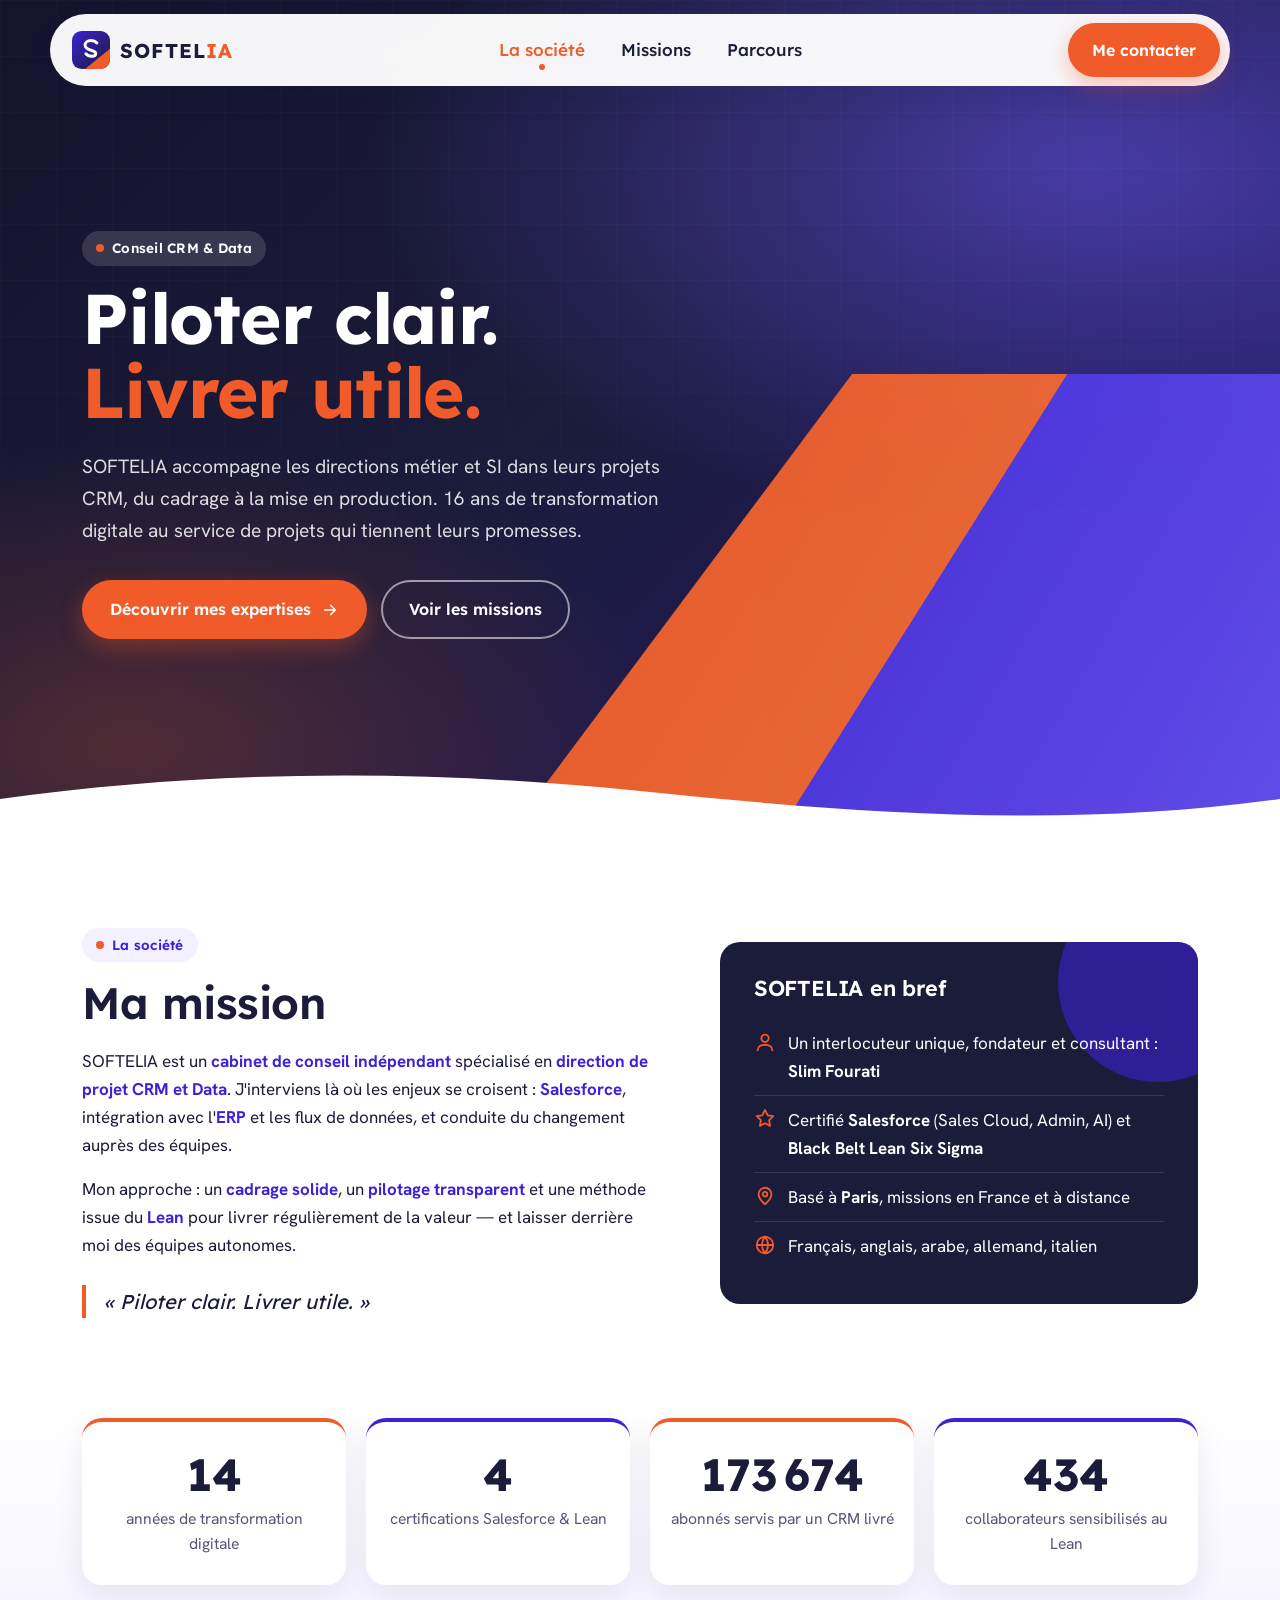
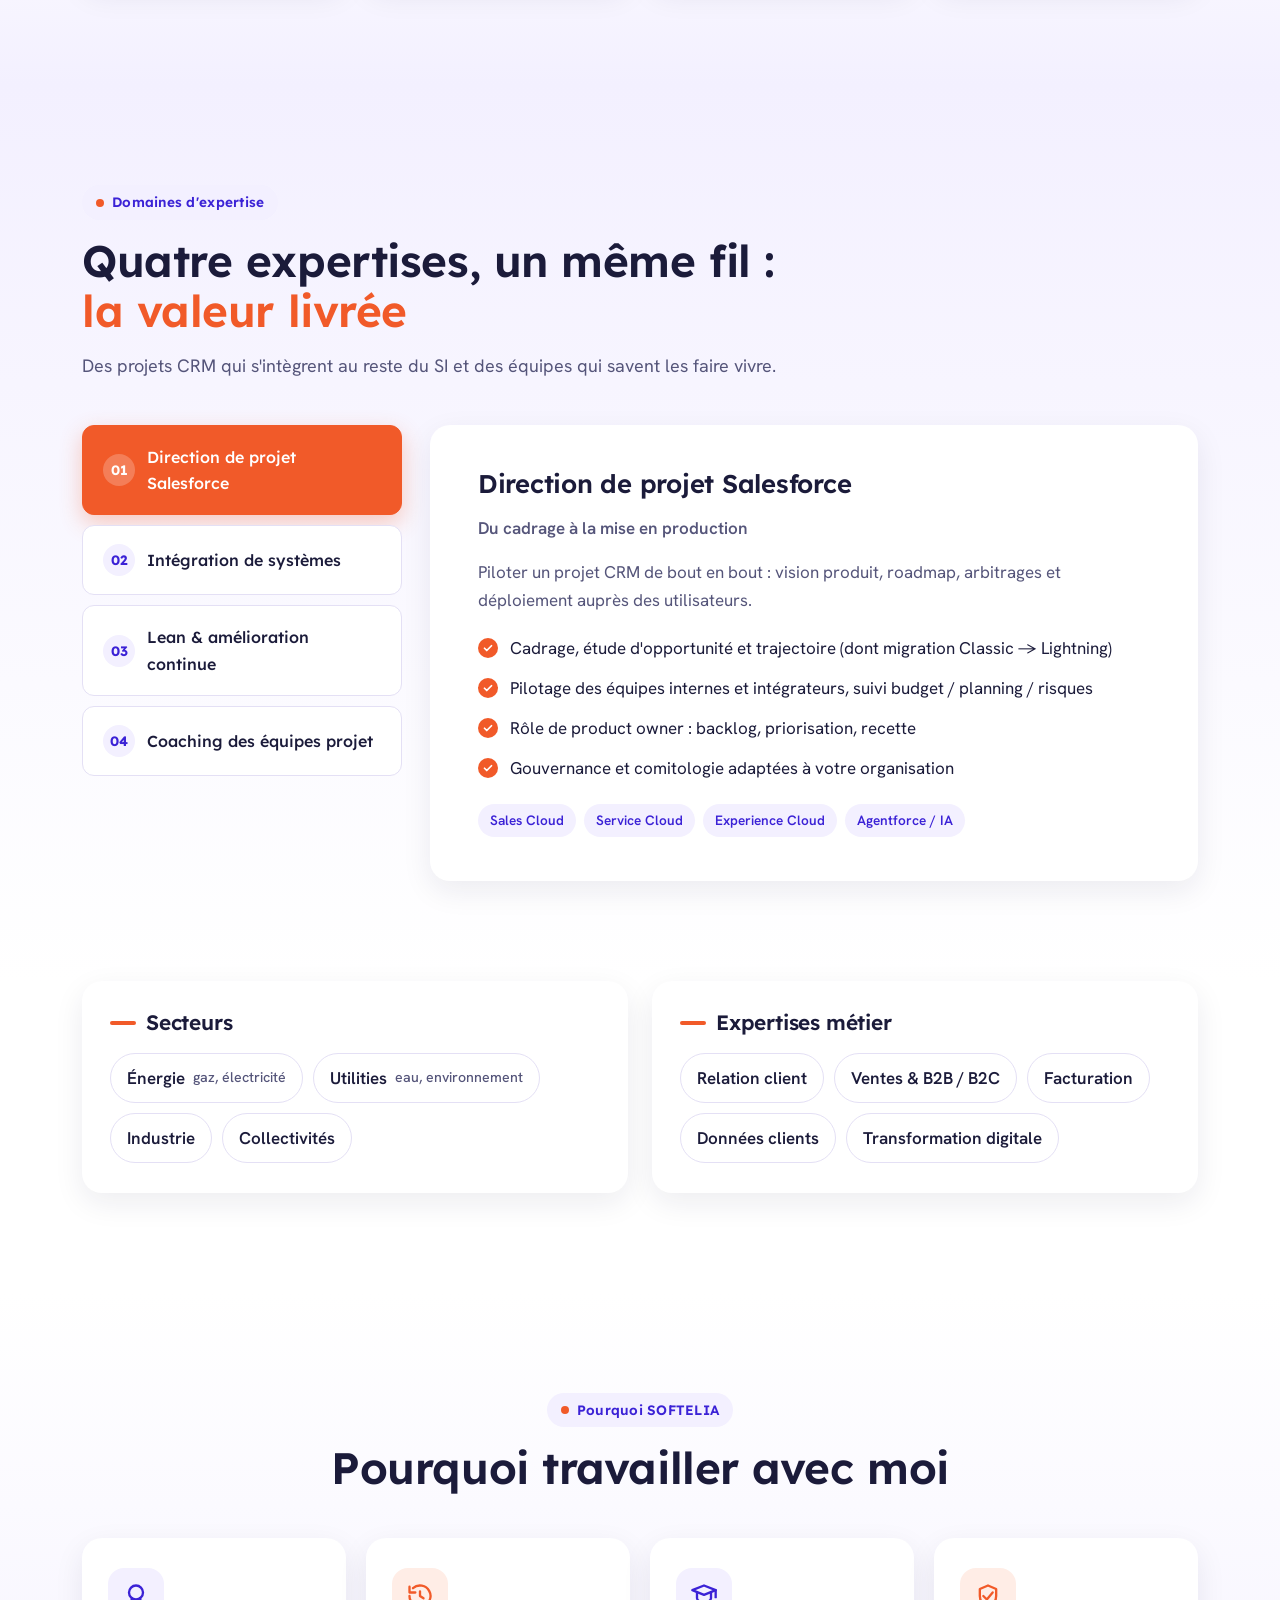
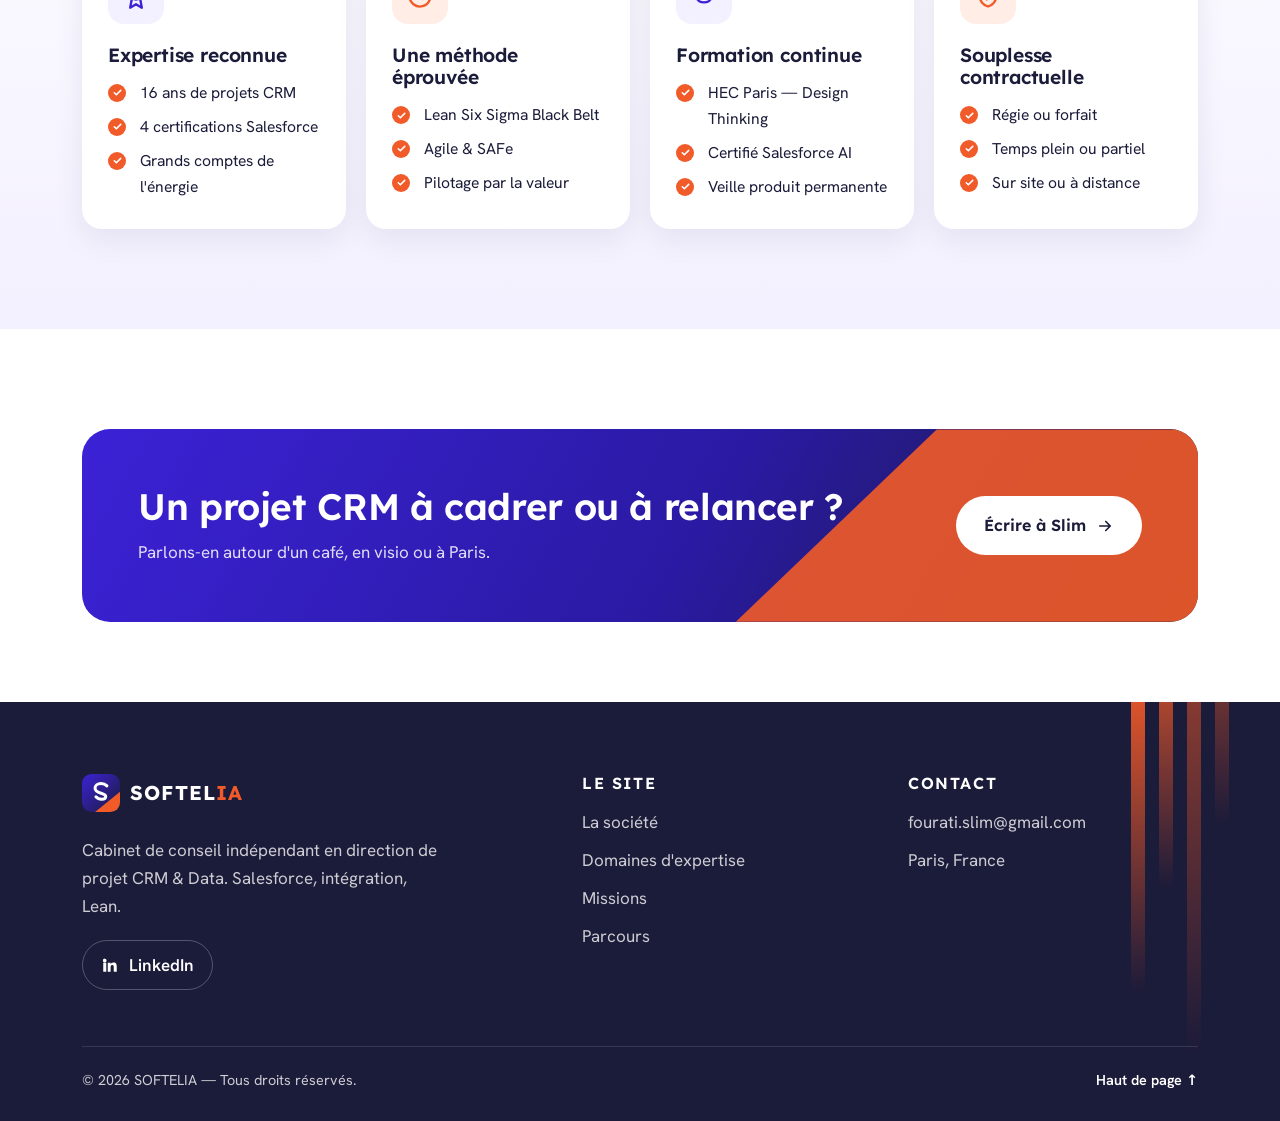
==== commit 5be865db: "Set LinkedIn profile URL in footer Co-Authored-By: Claude Opus 5.5 <noreply@anthropic.com>" ====
--- a/index.html
+++ b/index.html
@@ -343,7 +343,7 @@
           </a>
           <p>Cabinet de conseil indépendant en direction de projet CRM &amp; Data. Salesforce, intégration, Lean.</p>
           <!-- TODO : remplacer par l'URL de ton profil LinkedIn -->
-          <a class="footer__social" href="https://www.linkedin.com/" target="_blank" rel="noopener">
+          <a class="footer__social" href="https://www.linkedin.com/in/slimfourati/" target="_blank" rel="noopener">
             <svg viewBox="0 0 24 24" fill="currentColor" aria-hidden="true"><path d="M4.98 3.5a2.5 2.5 0 11-.01 5 2.5 2.5 0 01.01-5zM3 9h4v12H3zM9 9h3.8v1.7h.05c.53-1 1.84-2.05 3.8-2.05C20.6 8.65 21 11.2 21 14.5V21h-4v-5.8c0-1.4 0-3.2-1.95-3.2S12.8 13.5 12.8 15.1V21H9z"/></svg>
             LinkedIn
           </a>
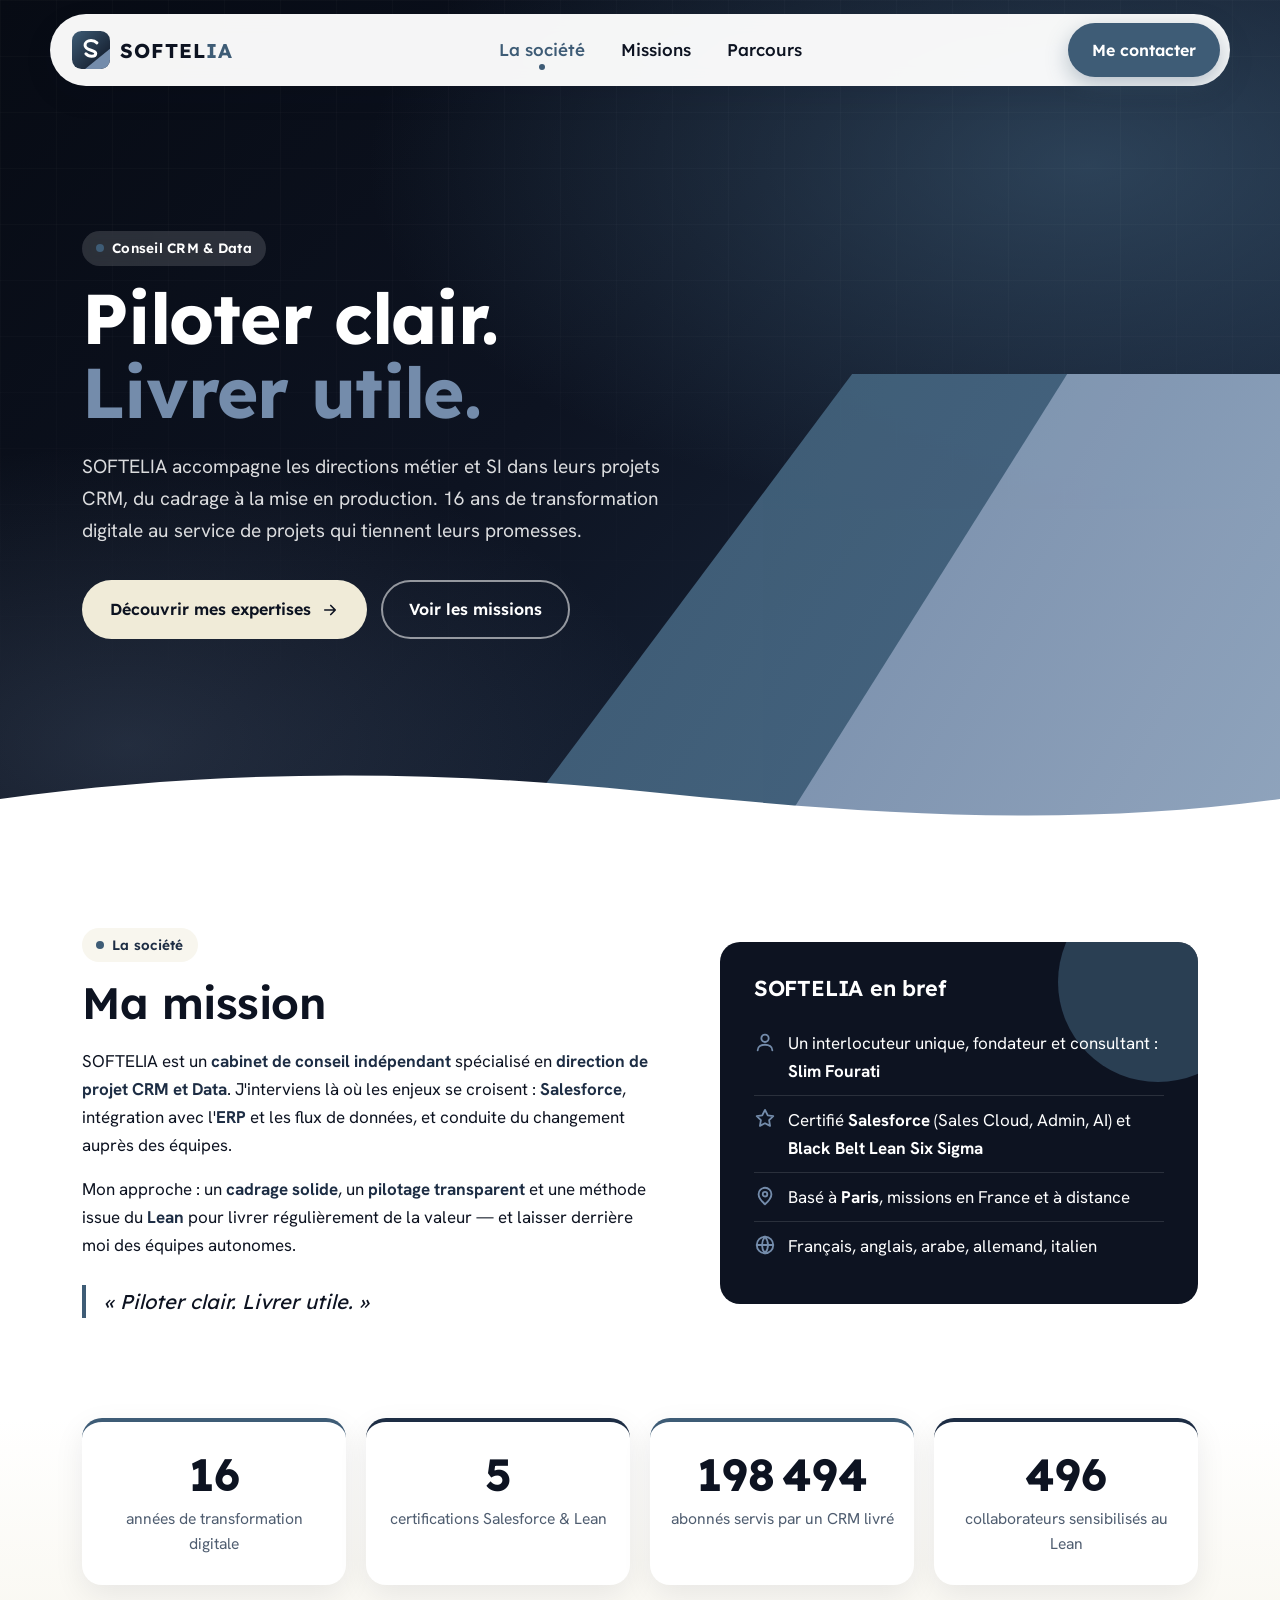
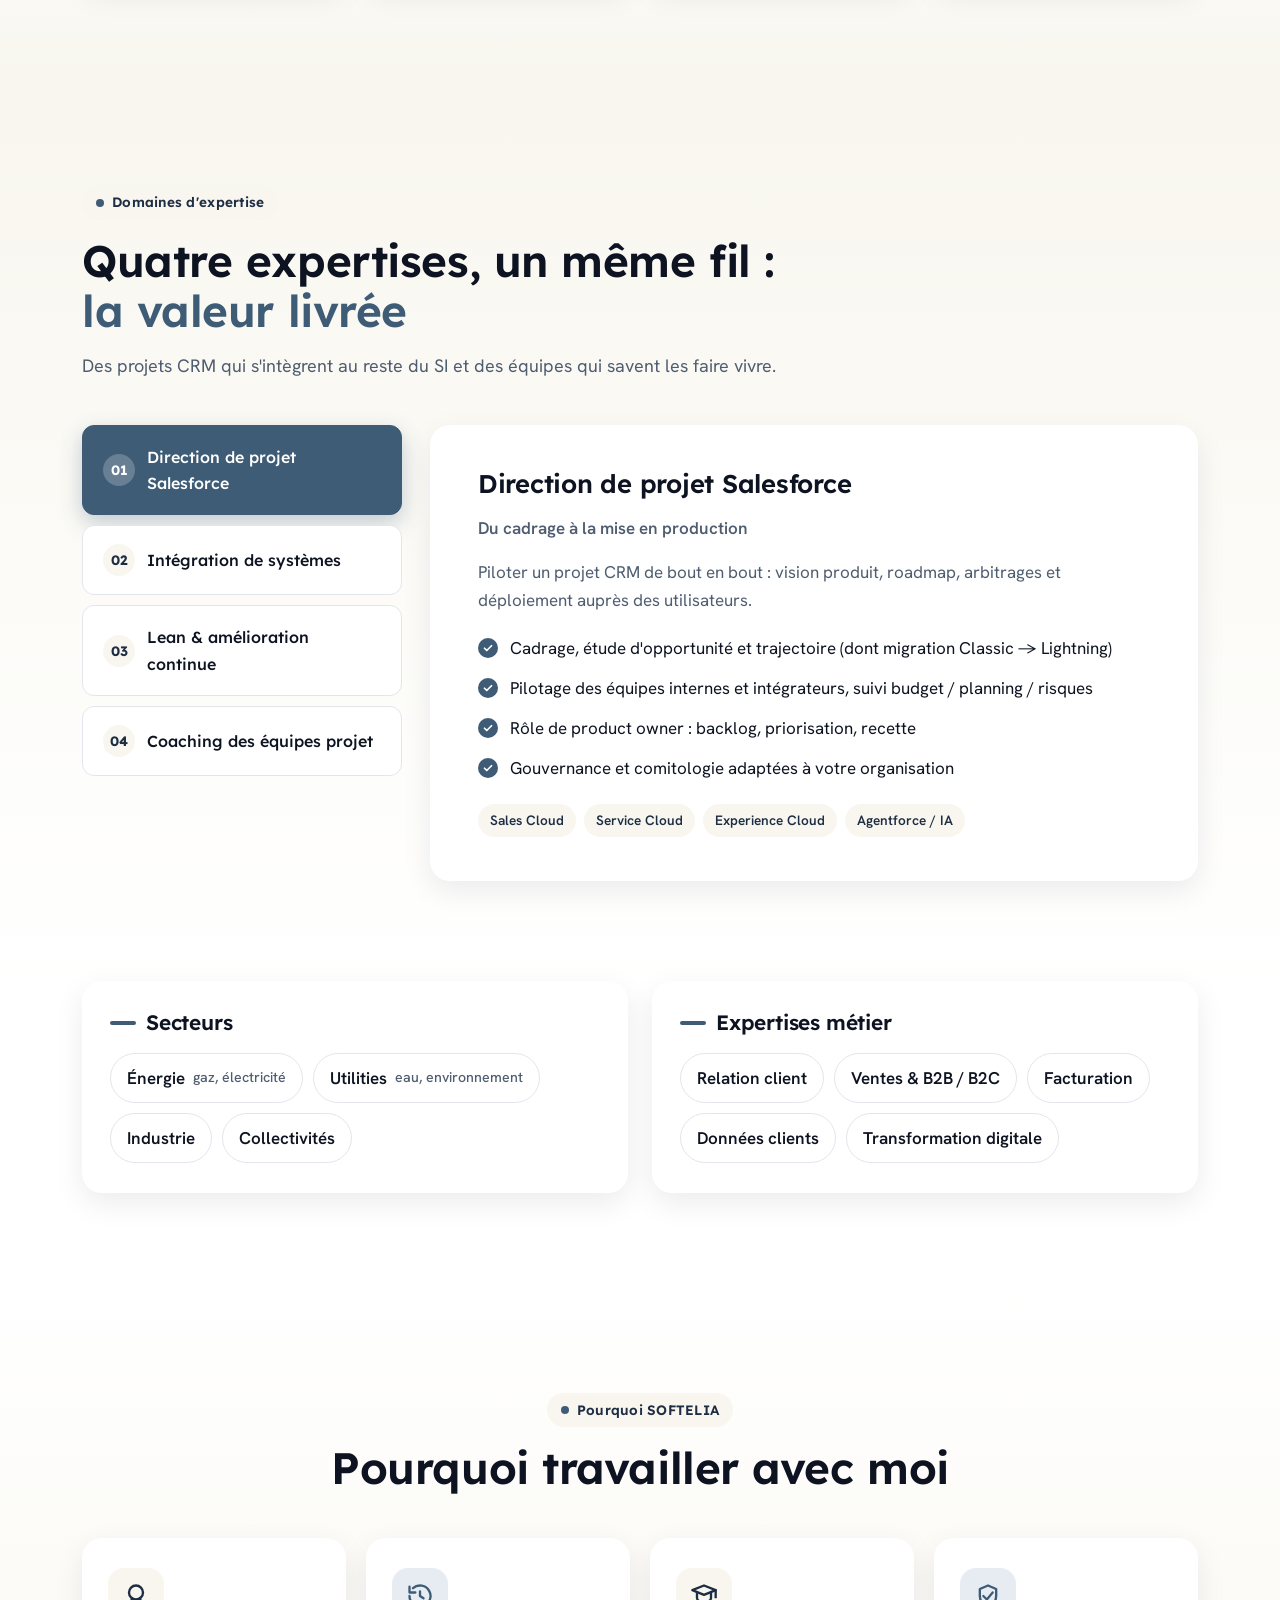
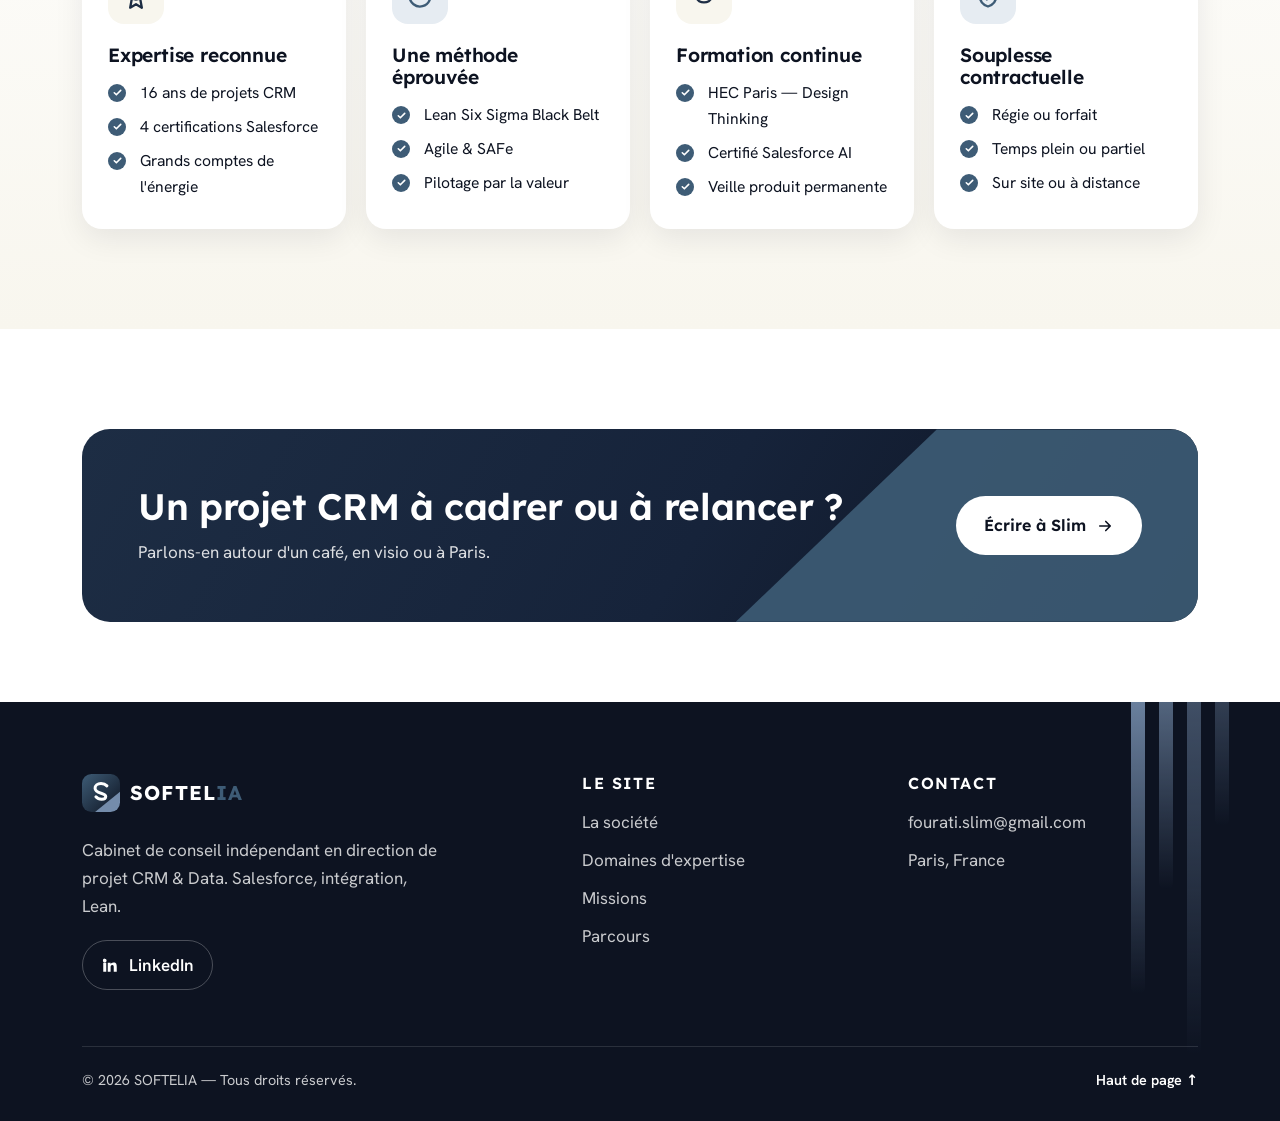
==== commit c567ea53: "Switch to navy / steel blue / cream color palette Replace the orange/violet theme with the palette 0" ====
--- a/index.html
+++ b/index.html
@@ -5,7 +5,7 @@
   <meta name="viewport" content="width=device-width, initial-scale=1">
   <title>SOFTELIA — Direction de projet & conseil CRM / Data</title>
   <meta name="description" content="SOFTELIA, cabinet de conseil indépendant fondé par Slim Fourati : direction de projets Salesforce, intégration de systèmes, Lean Management et coaching d'équipes. Paris.">
-  <meta name="theme-color" content="#1B1B3A">
+  <meta name="theme-color" content="#0D1321">
   <meta property="og:title" content="SOFTELIA — Direction de projet & conseil CRM / Data">
   <meta property="og:description" content="Piloter vos projets CRM, de la stratégie à la mise en production.">
   <meta property="og:type" content="website">
@@ -33,7 +33,7 @@
           <li><a class="nav__link" href="parcours.html">Parcours</a></li>
         </ul>
       </nav>
-      <a class="btn btn--orange nav__cta" href="mailto:fourati.slim@gmail.com">Me contacter</a>
+      <a class="btn btn--primary nav__cta" href="mailto:fourati.slim@gmail.com">Me contacter</a>
       <button class="burger" type="button" aria-expanded="false" aria-controls="menu" aria-label="Ouvrir le menu">
         <span class="burger__lines"></span>
       </button>
@@ -43,7 +43,7 @@
           <li><a class="nav__link" href="missions.html">Missions</a></li>
           <li><a class="nav__link" href="parcours.html">Parcours</a></li>
         </ul>
-        <a class="btn btn--orange" href="mailto:fourati.slim@gmail.com">Me contacter</a>
+        <a class="btn btn--primary" href="mailto:fourati.slim@gmail.com">Me contacter</a>
       </div>
     </div>
   </header>
@@ -62,7 +62,7 @@
             16 ans de transformation digitale au service de projets qui tiennent leurs promesses.
           </p>
           <div class="hero__actions">
-            <a class="btn btn--orange" href="#expertises">
+            <a class="btn btn--primary" href="#expertises">
               Découvrir mes expertises
               <svg viewBox="0 0 24 24" fill="none" stroke="currentColor" stroke-width="2.2" stroke-linecap="round" stroke-linejoin="round" aria-hidden="true"><path d="M5 12h14M13 6l6 6-6 6"/></svg>
             </a>
@@ -118,7 +118,7 @@
     </section>
 
     <!-- ===== Chiffres clés ===== -->
-    <section class="section section--lavande" aria-labelledby="chiffres-title" style="padding-top:0">
+    <section class="section section--creme" aria-labelledby="chiffres-title" style="padding-top:0">
       <div class="container">
         <h2 class="visually-hidden" id="chiffres-title">Chiffres clés</h2>
         <ul class="stats">
@@ -143,11 +143,11 @@
     </section>
 
     <!-- ===== Domaines d'expertise (onglets) ===== -->
-    <section class="section section--lavande-inv" id="expertises" aria-labelledby="expertises-title">
+    <section class="section section--creme-inv" id="expertises" aria-labelledby="expertises-title">
       <div class="container">
         <div class="section__head reveal">
           <span class="badge">Domaines d'expertise</span>
-          <h2 class="section__title" id="expertises-title">Quatre expertises, un même fil : <span style="color:var(--orange)">la valeur livrée</span></h2>
+          <h2 class="section__title" id="expertises-title">Quatre expertises, un même fil : <span style="color:var(--accent)">la valeur livrée</span></h2>
           <p class="section__lead">Des projets CRM qui s'intègrent au reste du SI et des équipes qui savent les faire vivre.</p>
         </div>
 
@@ -259,7 +259,7 @@
     </section>
 
     <!-- ===== Pourquoi travailler avec moi ===== -->
-    <section class="section section--lavande" aria-labelledby="pourquoi-title">
+    <section class="section section--creme" aria-labelledby="pourquoi-title">
       <div class="container">
         <div class="section__head section__head--center reveal">
           <span class="badge">Pourquoi SOFTELIA</span>
@@ -322,7 +322,7 @@
             <h2>Un projet CRM à cadrer ou à relancer ?</h2>
             <p>Parlons-en autour d'un café, en visio ou à Paris.</p>
           </div>
-          <a class="btn btn--orange" href="mailto:fourati.slim@gmail.com?subject=Contact%20depuis%20le%20site%20SOFTELIA">
+          <a class="btn btn--primary" href="mailto:fourati.slim@gmail.com?subject=Contact%20depuis%20le%20site%20SOFTELIA">
             Écrire à Slim
             <svg viewBox="0 0 24 24" fill="none" stroke="currentColor" stroke-width="2.2" stroke-linecap="round" stroke-linejoin="round" aria-hidden="true"><path d="M5 12h14M13 6l6 6-6 6"/></svg>
           </a>
--- a/css/style.css
+++ b/css/style.css
@@ -5,26 +5,28 @@
 
 /* ---------- 1. Variables ---------- */
 :root {
-  --orange: #F15A29;
-  --orange-dark: #D8461A;
-  --violet: #3B22D6;
-  --violet-light: #6A55F0;
-  --lavande: #F3F0FF;
-  --lavande-2: #E7E1FF;
-  --nuit: #1B1B3A;
-  --nuit-2: #2A2A55;
-  --texte: #1B1B3A;
-  --texte-doux: #55557A;
+  /* Palette : coolors.co/palette/0d1321-1d2d44-3e5c76-748cab-f0ebd8 */
+  --accent: #3E5C76;          /* bleu acier : boutons, titres, filets */
+  --accent-fonce: #1D2D44;
+  --secondaire: #1D2D44;      /* bleu marine : badges, textes forts */
+  --secondaire-clair: #748CAB;/* bleu gris : accents sur fond sombre */
+  --creme: #F0EBD8;
+  --creme-clair: #F8F6EE;     /* fond de section */
+  --bleu-pale: #E6ECF2;
+  --nuit: #0D1321;
+  --nuit-2: #1D2D44;
+  --texte: #0D1321;
+  --texte-doux: #4F5D70;
   --blanc: #FFFFFF;
-  --bord: #E4E0F5;
+  --bord: #E2E6EC;
 
   --font-titre: "Lexend", system-ui, sans-serif;
   --font-texte: "Hanken Grotesk", system-ui, sans-serif;
 
   --radius: 20px;
   --radius-sm: 12px;
-  --ombre: 0 10px 30px rgba(27, 27, 58, .08);
-  --ombre-forte: 0 18px 50px rgba(27, 27, 58, .16);
+  --ombre: 0 10px 30px rgba(13, 19, 33, .08);
+  --ombre-forte: 0 18px 50px rgba(13, 19, 33, .16);
 
   --container: 1180px;
   --gutter: 20px;
@@ -64,29 +66,29 @@
 }
 .skip-link {
   position: absolute; left: 16px; top: -60px; z-index: 200;
-  background: var(--violet); color: var(--blanc); padding: 10px 18px; border-radius: 999px;
+  background: var(--secondaire); color: var(--blanc); padding: 10px 18px; border-radius: 999px;
   text-decoration: none; font-weight: 600; transition: top .2s;
 }
 .skip-link:focus { top: 16px; }
-:focus-visible { outline: 3px solid var(--orange); outline-offset: 3px; border-radius: 6px; }
+:focus-visible { outline: 3px solid var(--accent); outline-offset: 3px; border-radius: 6px; }
 
 .section { padding-block: 72px; }
-.section--lavande { background: linear-gradient(180deg, var(--blanc) 0%, var(--lavande) 100%); }
-.section--lavande-inv { background: linear-gradient(180deg, var(--lavande) 0%, var(--blanc) 100%); }
+.section--creme { background: linear-gradient(180deg, var(--blanc) 0%, var(--creme-clair) 100%); }
+.section--creme-inv { background: linear-gradient(180deg, var(--creme-clair) 0%, var(--blanc) 100%); }
 .section__head { max-width: 720px; margin-bottom: 44px; }
 .section__head--center { margin-inline: auto; text-align: center; }
 .section__title { font-size: clamp(1.9rem, 4vw, 2.75rem); color: var(--nuit); }
-.section__title--orange { color: var(--orange); }
+.section__title--accent { color: var(--accent); }
 .section__lead { margin-top: 14px; color: var(--texte-doux); font-size: 1.125rem; }
 
 .badge {
   display: inline-flex; align-items: center; gap: 8px;
   padding: 6px 14px; border-radius: 999px;
-  background: var(--lavande); color: var(--violet);
+  background: var(--creme-clair); color: var(--secondaire);
   font-family: var(--font-titre); font-size: .85rem; font-weight: 600; letter-spacing: .02em;
   margin-bottom: 16px;
 }
-.badge::before { content: ""; width: 8px; height: 8px; border-radius: 50%; background: var(--orange); }
+.badge::before { content: ""; width: 8px; height: 8px; border-radius: 50%; background: var(--accent); }
 .badge--clair { background: rgba(255, 255, 255, .14); color: var(--blanc); backdrop-filter: blur(6px); }
 
 .btn {
@@ -97,12 +99,14 @@
 }
 .btn svg { width: 18px; height: 18px; transition: transform .2s; }
 .btn:hover svg { transform: translateX(4px); }
-.btn--orange { background: var(--orange); color: var(--blanc); box-shadow: 0 8px 22px rgba(241, 90, 41, .35); }
-.btn--orange:hover { background: var(--orange-dark); transform: translateY(-2px); }
+.btn--primary { background: var(--accent); color: var(--blanc); box-shadow: 0 8px 22px rgba(62, 92, 118, .35); }
+.btn--primary:hover { background: var(--accent-fonce); transform: translateY(-2px); }
+.hero .btn--primary { background: var(--creme); color: var(--nuit); box-shadow: none; }
+.hero .btn--primary:hover { background: var(--blanc); }
 .btn--ghost { border-color: rgba(255, 255, 255, .55); color: var(--blanc); }
 .btn--ghost:hover { background: rgba(255, 255, 255, .12); }
-.btn--outline { border-color: var(--violet); color: var(--violet); }
-.btn--outline:hover { background: var(--violet); color: var(--blanc); }
+.btn--outline { border-color: var(--secondaire); color: var(--secondaire); }
+.btn--outline:hover { background: var(--secondaire); color: var(--blanc); }
 
 /* Apparition au scroll (activée seulement si JS présent) */
 .js .reveal { opacity: 0; transform: translateY(24px); transition: opacity .7s ease, transform .7s ease; }
@@ -127,7 +131,7 @@
 .logo { display: inline-flex; align-items: center; gap: 10px; text-decoration: none; color: var(--nuit); }
 .logo img { width: 38px; height: 38px; }
 .logo__text { font-family: var(--font-titre); font-weight: 700; font-size: 1.25rem; letter-spacing: .06em; }
-.logo__text span { color: var(--orange); }
+.logo__text span { color: var(--accent); }
 
 .nav__list { display: none; }
 .nav__link {
@@ -135,11 +139,11 @@
   font-family: var(--font-titre); font-weight: 500; text-decoration: none; color: var(--nuit);
   transition: background-color .2s, color .2s;
 }
-.nav__link:hover { background: var(--lavande); color: var(--violet); }
-.nav__link[aria-current="page"] { color: var(--orange); }
+.nav__link:hover { background: var(--creme-clair); color: var(--secondaire); }
+.nav__link[aria-current="page"] { color: var(--accent); }
 .nav__link[aria-current="page"]::after {
   content: ""; position: absolute; left: 50%; bottom: 4px; width: 6px; height: 6px;
-  margin-left: -3px; border-radius: 50%; background: var(--orange);
+  margin-left: -3px; border-radius: 50%; background: var(--accent);
 }
 .nav__cta { display: none; }
 
@@ -177,9 +181,9 @@
   padding: calc(var(--header-h) + 80px) 0 110px;
   color: var(--blanc);
   background:
-    radial-gradient(1200px 600px at 85% 20%, rgba(106, 85, 240, .55), transparent 60%),
-    radial-gradient(900px 500px at 10% 90%, rgba(241, 90, 41, .25), transparent 60%),
-    linear-gradient(135deg, #14142E 0%, var(--nuit) 45%, #231A6B 100%);
+    radial-gradient(1200px 600px at 85% 20%, rgba(62, 92, 118, .6), transparent 60%),
+    radial-gradient(900px 500px at 10% 90%, rgba(116, 140, 171, .22), transparent 60%),
+    linear-gradient(135deg, #070B14 0%, var(--nuit) 45%, var(--nuit-2) 100%);
 }
 .hero--page { min-height: 62vh; padding-bottom: 96px; }
 /* Grille décorative façon « photo » abstraite */
@@ -194,18 +198,18 @@
 /* Bloc coloré en diagonale */
 .hero__diag {
   position: absolute; z-index: -1; right: -10%; bottom: -1px; width: 90%; height: 26%;
-  background: linear-gradient(120deg, var(--orange) 0%, #F37B3C 100%);
+  background: linear-gradient(120deg, var(--accent) 0%, #4D6E8A 100%);
   clip-path: polygon(38% 0, 100% 0, 100% 100%, 0 100%);
   opacity: .95;
 }
 .hero__diag::after {
   content: ""; position: absolute; inset: 0;
-  background: linear-gradient(120deg, var(--violet) 0%, var(--violet-light) 100%);
+  background: linear-gradient(120deg, var(--secondaire-clair) 0%, #9AAEC6 100%);
   clip-path: polygon(62% 0, 100% 0, 100% 100%, 30% 100%);
 }
 .hero__inner { position: relative; max-width: 780px; }
 .hero__title { font-size: clamp(2.4rem, 7vw, 4.4rem); font-weight: 700; line-height: 1.05; }
-.hero__title em { font-style: normal; color: var(--orange); }
+.hero__title em { font-style: normal; color: var(--secondaire-clair); }
 .hero__text { margin-top: 22px; font-size: 1.2rem; max-width: 620px; color: rgba(255, 255, 255, .85); }
 .hero__actions { margin-top: 34px; display: flex; flex-wrap: wrap; gap: 14px; }
 .hero__wave { position: absolute; left: 0; right: 0; bottom: -1px; height: 60px; color: var(--blanc); z-index: 1; }
@@ -214,9 +218,9 @@
 /* ---------- 6. Bloc mission ---------- */
 .mission { display: grid; gap: 40px; align-items: center; }
 .mission__text p + p { margin-top: 16px; }
-.mission__text strong { color: var(--violet); }
+.mission__text strong { color: var(--secondaire); }
 .mission__signature {
-  margin-top: 26px !important; padding-left: 18px; border-left: 4px solid var(--orange);
+  margin-top: 26px !important; padding-left: 18px; border-left: 4px solid var(--accent);
   font-family: var(--font-titre); font-style: italic; font-size: 1.25rem; color: var(--nuit);
 }
 .mission__card {
@@ -225,21 +229,21 @@
 }
 .mission__card::before {
   content: ""; position: absolute; right: -60px; top: -60px; width: 200px; height: 200px;
-  border-radius: 50%; background: var(--violet); opacity: .6;
+  border-radius: 50%; background: var(--accent); opacity: .6;
 }
 .mission__card > * { position: relative; }
 .mission__card h3 { font-size: 1.35rem; margin-bottom: 18px; }
 .mission__card li { display: flex; gap: 12px; padding: 10px 0; border-top: 1px solid rgba(255, 255, 255, .12); }
 .mission__card li:first-child { border-top: 0; }
-.mission__card li svg { flex: none; width: 22px; height: 22px; color: var(--orange); margin-top: 2px; }
+.mission__card li svg { flex: none; width: 22px; height: 22px; color: var(--secondaire-clair); margin-top: 2px; }
 
 /* ---------- 7. Chiffres clés ---------- */
 .stats { display: grid; grid-template-columns: repeat(2, 1fr); gap: 16px; }
 .stat {
   padding: 28px 20px; border-radius: var(--radius); background: var(--blanc);
-  box-shadow: var(--ombre); text-align: center; border-top: 4px solid var(--orange);
-}
-.stat:nth-child(even) { border-top-color: var(--violet); }
+  box-shadow: var(--ombre); text-align: center; border-top: 4px solid var(--accent);
+}
+.stat:nth-child(even) { border-top-color: var(--secondaire); }
 .stat__value {
   font-family: var(--font-titre); font-weight: 700; font-size: clamp(2rem, 5vw, 2.8rem);
   color: var(--nuit); line-height: 1.1; font-variant-numeric: tabular-nums;
@@ -258,12 +262,12 @@
 }
 .tabs__tab .tabs__num {
   display: grid; place-items: center; flex: none; width: 32px; height: 32px; border-radius: 50%;
-  background: var(--lavande); color: var(--violet); font-size: .85rem; font-weight: 700;
-}
-.tabs__tab:hover { border-color: var(--violet-light); }
+  background: var(--creme-clair); color: var(--secondaire); font-size: .85rem; font-weight: 700;
+}
+.tabs__tab:hover { border-color: var(--secondaire-clair); }
 .tabs__tab[aria-selected="true"] {
-  background: var(--orange); border-color: var(--orange); color: var(--blanc);
-  box-shadow: 0 8px 22px rgba(241, 90, 41, .3);
+  background: var(--accent); border-color: var(--accent); color: var(--blanc);
+  box-shadow: 0 8px 22px rgba(62, 92, 118, .3);
 }
 .tabs__tab[aria-selected="true"] .tabs__num { background: rgba(255, 255, 255, .22); color: var(--blanc); }
 
@@ -273,19 +277,19 @@
 }
 .tabs__panel[hidden] { display: none; }
 .tabs__panel h3 { font-size: 1.6rem; color: var(--nuit); }
-.tabs__sub { margin-top: 6px; color: var(--violet); font-weight: 600; }
+.tabs__sub { margin-top: 6px; color: var(--secondaire); font-weight: 600; }
 .tabs__panel > p { margin-top: 16px; color: var(--texte-doux); }
 .tabs__tags { display: flex; flex-wrap: wrap; gap: 8px; margin-top: 22px; }
 .tag {
   display: inline-block; padding: 5px 12px; border-radius: 999px;
-  background: var(--lavande); color: var(--violet); font-size: .85rem; font-weight: 600;
+  background: var(--creme-clair); color: var(--secondaire); font-size: .85rem; font-weight: 600;
 }
 
 .checklist { margin-top: 20px; display: grid; gap: 12px; }
 .checklist li { position: relative; padding-left: 32px; }
 .checklist li::before {
   content: ""; position: absolute; left: 0; top: 4px; width: 20px; height: 20px; border-radius: 50%;
-  background: var(--orange) url("data:image/svg+xml,%3Csvg xmlns='http://www.w3.org/2000/svg' viewBox='0 0 24 24' fill='none' stroke='white' stroke-width='3.5' stroke-linecap='round' stroke-linejoin='round'%3E%3Cpath d='M5 12.5l4.5 4.5L19 7.5'/%3E%3C/svg%3E") center / 12px no-repeat;
+  background: var(--accent) url("data:image/svg+xml,%3Csvg xmlns='http://www.w3.org/2000/svg' viewBox='0 0 24 24' fill='none' stroke='white' stroke-width='3.5' stroke-linecap='round' stroke-linejoin='round'%3E%3Cpath d='M5 12.5l4.5 4.5L19 7.5'/%3E%3C/svg%3E") center / 12px no-repeat;
 }
 
 @keyframes fadeIn { from { opacity: 0; transform: translateY(8px); } to { opacity: 1; transform: none; } }
@@ -296,7 +300,7 @@
   padding: 30px 28px; border-radius: var(--radius); background: var(--blanc); box-shadow: var(--ombre);
 }
 .panel h3 { font-size: 1.3rem; margin-bottom: 18px; display: flex; align-items: center; gap: 10px; }
-.panel h3::before { content: ""; width: 26px; height: 4px; border-radius: 2px; background: var(--orange); }
+.panel h3::before { content: ""; width: 26px; height: 4px; border-radius: 2px; background: var(--accent); }
 .pill-list { display: flex; flex-wrap: wrap; gap: 10px; }
 .pill-list li {
   display: inline-flex; align-items: center; gap: 8px;
@@ -314,9 +318,9 @@
 .card:hover { transform: translateY(-6px); box-shadow: var(--ombre-forte); }
 .card__icon {
   display: grid; place-items: center; width: 56px; height: 56px; border-radius: 16px;
-  background: var(--lavande); color: var(--violet); margin-bottom: 20px;
-}
-.card:nth-child(even) .card__icon { background: #FFEDE6; color: var(--orange); }
+  background: var(--creme-clair); color: var(--secondaire); margin-bottom: 20px;
+}
+.card:nth-child(even) .card__icon { background: var(--bleu-pale); color: var(--accent); }
 .card__icon svg { width: 28px; height: 28px; }
 .card h3 { font-size: 1.2rem; }
 .card .checklist { margin-top: 14px; gap: 8px; font-size: .98rem; }
@@ -326,17 +330,17 @@
 .cta {
   position: relative; overflow: hidden; isolation: isolate;
   padding: 48px 28px; border-radius: 28px; color: var(--blanc);
-  background: linear-gradient(120deg, var(--violet) 0%, #2A1AA3 55%, var(--nuit) 100%);
+  background: linear-gradient(120deg, var(--nuit-2) 0%, #16233A 55%, var(--nuit) 100%);
   display: grid; gap: 24px; align-items: center;
 }
 .cta::after {
   content: ""; position: absolute; z-index: -1; right: -40px; top: 0; bottom: 0; width: 45%;
-  background: var(--orange); clip-path: polygon(40% 0, 100% 0, 100% 100%, 0 100%); opacity: .9;
+  background: var(--accent); clip-path: polygon(40% 0, 100% 0, 100% 100%, 0 100%); opacity: .9;
 }
 .cta h2 { font-size: clamp(1.6rem, 3.5vw, 2.3rem); }
 .cta p { margin-top: 10px; color: rgba(255, 255, 255, .85); max-width: 560px; }
-.cta .btn--orange { background: var(--blanc); color: var(--nuit); box-shadow: none; }
-.cta .btn--orange:hover { background: var(--lavande); }
+.cta .btn--primary { background: var(--blanc); color: var(--nuit); box-shadow: none; }
+.cta .btn--primary:hover { background: var(--creme-clair); }
 
 /* ---------- 12. Carrousel missions ---------- */
 .carousel { position: relative; }
@@ -349,24 +353,24 @@
 .slide__head { display: flex; flex-wrap: wrap; align-items: center; gap: 18px; margin-bottom: 26px; }
 .client-logo {
   flex: none; display: grid; place-items: center; min-width: 120px; height: 64px; padding: 0 20px;
-  border-radius: 16px; background: var(--lavande);
+  border-radius: 16px; background: var(--creme-clair);
   font-family: var(--font-titre); font-weight: 700; font-size: 1.2rem; letter-spacing: .04em; color: var(--nuit);
 }
-.client-logo--orange { background: #FFEDE6; color: var(--orange-dark); }
+.client-logo--clair { background: var(--bleu-pale); color: var(--accent-fonce); }
 .client-logo--nuit { background: var(--nuit); color: var(--blanc); }
 .slide__meta { flex: 1 1 260px; }
 .slide__period { font-size: .9rem; color: var(--texte-doux); font-weight: 600; text-transform: uppercase; letter-spacing: .06em; }
 .slide__title { font-size: clamp(1.35rem, 3vw, 1.9rem); color: var(--nuit); margin-top: 4px; }
-.slide__tech { margin-top: 10px; color: var(--violet); font-weight: 600; }
+.slide__tech { margin-top: 10px; color: var(--secondaire); font-weight: 600; }
 .slide__cols { display: grid; gap: 28px; }
 .slide__col h4 {
-  font-size: 1.05rem; text-transform: uppercase; letter-spacing: .08em; color: var(--orange); margin-bottom: 4px;
-}
-.slide__col--right { padding-top: 24px; border-top: 3px solid var(--orange); }
+  font-size: 1.05rem; text-transform: uppercase; letter-spacing: .08em; color: var(--accent); margin-bottom: 4px;
+}
+.slide__col--right { padding-top: 24px; border-top: 3px solid var(--accent); }
 
 .kpis { display: grid; grid-template-columns: repeat(auto-fit, minmax(120px, 1fr)); gap: 12px; margin-top: 16px; }
-.kpi { padding: 14px; border-radius: var(--radius-sm); background: var(--lavande); }
-.kpi strong { display: block; font-family: var(--font-titre); font-size: 1.5rem; color: var(--violet); line-height: 1.1; }
+.kpi { padding: 14px; border-radius: var(--radius-sm); background: var(--creme-clair); }
+.kpi strong { display: block; font-family: var(--font-titre); font-size: 1.5rem; color: var(--secondaire); line-height: 1.1; }
 .kpi span { font-size: .88rem; color: var(--texte-doux); }
 
 .carousel__controls { display: flex; align-items: center; justify-content: center; gap: 18px; margin-top: 28px; }
@@ -379,10 +383,10 @@
 .carousel__arrow svg { width: 22px; height: 22px; }
 .carousel__dots { display: flex; gap: 10px; }
 .carousel__dot {
-  width: 12px; height: 12px; padding: 0; border-radius: 999px; border: 0; background: var(--lavande-2);
+  width: 12px; height: 12px; padding: 0; border-radius: 999px; border: 0; background: var(--creme);
   transition: width .3s, background-color .3s;
 }
-.carousel__dot[aria-current="true"] { width: 34px; background: var(--orange); }
+.carousel__dot[aria-current="true"] { width: 34px; background: var(--accent); }
 .carousel__counter { font-family: var(--font-titre); font-weight: 600; color: var(--texte-doux); min-width: 56px; text-align: center; }
 
 /* Vue d'ensemble des missions */
@@ -392,8 +396,8 @@
   padding: 18px 20px; border-radius: var(--radius-sm); border: 1px solid var(--bord); background: var(--blanc);
   color: var(--nuit); transition: border-color .2s, box-shadow .2s, transform .2s;
 }
-.overview__item:hover { border-color: var(--orange); box-shadow: var(--ombre); transform: translateY(-2px); }
-.overview__year { flex: none; font-family: var(--font-titre); font-weight: 700; color: var(--orange); min-width: 76px; }
+.overview__item:hover { border-color: var(--accent); box-shadow: var(--ombre); transform: translateY(-2px); }
+.overview__year { flex: none; font-family: var(--font-titre); font-weight: 700; color: var(--accent); min-width: 76px; }
 .overview__item strong { display: block; font-family: var(--font-titre); font-weight: 600; }
 .overview__item span { color: var(--texte-doux); font-size: .95rem; }
 
@@ -404,46 +408,46 @@
   font-family: var(--font-titre); font-weight: 600; font-size: 1.05rem; color: var(--nuit);
   border: 2px solid transparent; transition: border-color .2s, color .2s;
 }
-.value:hover { border-color: var(--orange); color: var(--orange); }
+.value:hover { border-color: var(--accent); color: var(--accent); }
 
 .profile { display: grid; gap: 32px; align-items: center; }
 .profile__avatar {
   position: relative; width: 180px; height: 180px; border-radius: 50%; margin-inline: auto;
   display: grid; place-items: center;
-  background: linear-gradient(135deg, var(--violet), var(--nuit));
+  background: linear-gradient(135deg, var(--accent), var(--nuit));
   color: var(--blanc); font-family: var(--font-titre); font-size: 3.6rem; font-weight: 700;
   box-shadow: var(--ombre-forte);
 }
 .profile__avatar::after {
   content: ""; position: absolute; inset: -10px; border-radius: 50%;
-  border: 3px dashed var(--orange); opacity: .6;
+  border: 3px dashed var(--accent); opacity: .6;
 }
 .profile__facts { display: grid; gap: 10px; margin-top: 20px; }
 .profile__facts li { display: flex; gap: 10px; align-items: center; color: var(--texte-doux); }
-.profile__facts svg { width: 20px; height: 20px; color: var(--orange); flex: none; }
+.profile__facts svg { width: 20px; height: 20px; color: var(--accent); flex: none; }
 
 .timeline { position: relative; display: grid; gap: 22px; padding-left: 30px; }
 .timeline::before {
   content: ""; position: absolute; left: 9px; top: 8px; bottom: 8px; width: 3px; border-radius: 2px;
-  background: linear-gradient(180deg, var(--orange), var(--violet));
+  background: linear-gradient(180deg, var(--accent), var(--secondaire));
 }
 .timeline__item { position: relative; }
 .timeline__item::before {
   content: ""; position: absolute; left: -30px; top: 22px; width: 21px; height: 21px; border-radius: 50%;
-  background: var(--blanc); border: 4px solid var(--orange);
-}
-.timeline__item:nth-child(even)::before { border-color: var(--violet); }
+  background: var(--blanc); border: 4px solid var(--accent);
+}
+.timeline__item:nth-child(even)::before { border-color: var(--secondaire); }
 .timeline__card { padding: 22px 24px; border-radius: var(--radius); background: var(--blanc); box-shadow: var(--ombre); }
 .timeline__date {
-  display: inline-block; padding: 3px 12px; border-radius: 999px; background: var(--lavande);
-  color: var(--violet); font-family: var(--font-titre); font-weight: 600; font-size: .88rem;
-}
-.timeline__item:first-child .timeline__date { background: var(--orange); color: var(--blanc); }
+  display: inline-block; padding: 3px 12px; border-radius: 999px; background: var(--creme-clair);
+  color: var(--secondaire); font-family: var(--font-titre); font-weight: 600; font-size: .88rem;
+}
+.timeline__item:first-child .timeline__date { background: var(--accent); color: var(--blanc); }
 .timeline__card h3 { margin-top: 10px; font-size: 1.25rem; }
 .timeline__role { color: var(--texte-doux); margin-top: 2px; }
 .timeline__card a {
   display: inline-flex; align-items: center; gap: 6px; margin-top: 10px;
-  color: var(--orange); font-weight: 600; text-decoration: none; font-size: .95rem;
+  color: var(--accent); font-weight: 600; text-decoration: none; font-size: .95rem;
 }
 .timeline__card a:hover { text-decoration: underline; }
 
@@ -454,7 +458,7 @@
 }
 .practice__item::before {
   content: "0" counter(practice); display: block; font-family: var(--font-titre); font-weight: 700;
-  font-size: 2.6rem; line-height: 1; color: var(--orange); margin-bottom: 14px;
+  font-size: 2.6rem; line-height: 1; color: var(--secondaire-clair); margin-bottom: 14px;
 }
 .practice__item h3 { font-size: 1.2rem; }
 .practice__item p { margin-top: 8px; color: rgba(255, 255, 255, .78); }
@@ -462,7 +466,7 @@
 .creds { display: grid; gap: 20px; }
 .creds .panel ul:not(.pill-list) { display: grid; gap: 12px; }
 .creds .panel ul:not(.pill-list) li { display: flex; gap: 12px; align-items: flex-start; }
-.creds .panel li svg { flex: none; width: 22px; height: 22px; color: var(--violet); margin-top: 2px; }
+.creds .panel li svg { flex: none; width: 22px; height: 22px; color: var(--secondaire); margin-top: 2px; }
 .creds .panel li small { display: block; color: var(--texte-doux); }
 
 /* ---------- 14. Footer ---------- */
@@ -475,7 +479,7 @@
 }
 .footer__bars span {
   width: 14px; border-radius: 0 0 8px 8px;
-  background: linear-gradient(180deg, var(--orange) 0%, rgba(241, 90, 41, 0) 100%);
+  background: linear-gradient(180deg, var(--secondaire-clair) 0%, rgba(116, 140, 171, 0) 100%);
 }
 .footer__bars span:nth-child(1) { height: 70%; }
 .footer__bars span:nth-child(2) { height: 45%; opacity: .75; }
@@ -494,13 +498,13 @@
 .footer h2 { font-size: 1rem; color: var(--blanc); text-transform: uppercase; letter-spacing: .1em; margin-bottom: 16px; }
 .footer__links { display: grid; gap: 10px; }
 .footer__links a { text-decoration: none; transition: color .2s; }
-.footer__links a:hover { color: var(--orange); }
+.footer__links a:hover { color: var(--creme); }
 .footer__bottom {
   margin-top: 56px; padding-top: 22px; border-top: 1px solid rgba(255, 255, 255, .12);
   display: flex; flex-wrap: wrap; justify-content: space-between; gap: 12px; font-size: .9rem;
 }
 .to-top { color: var(--blanc); text-decoration: none; font-weight: 600; }
-.to-top:hover { color: var(--orange); }
+.to-top:hover { color: var(--creme); }
 
 /* ==========================================================================
    Tablette ≥ 768px
@@ -514,7 +518,7 @@
   .split { grid-template-columns: 1fr 1fr; }
   .slide { padding: 44px 44px; }
   .slide__cols { grid-template-columns: 1fr 1fr; gap: 44px; }
-  .slide__col--right { padding-top: 0; padding-left: 44px; border-top: 0; border-left: 3px solid var(--orange); }
+  .slide__col--right { padding-top: 0; padding-left: 44px; border-top: 0; border-left: 3px solid var(--accent); }
   .practice { grid-template-columns: repeat(3, 1fr); }
   .creds { grid-template-columns: repeat(3, 1fr); }
   .cta { grid-template-columns: 1fr auto; padding: 56px 56px; }
